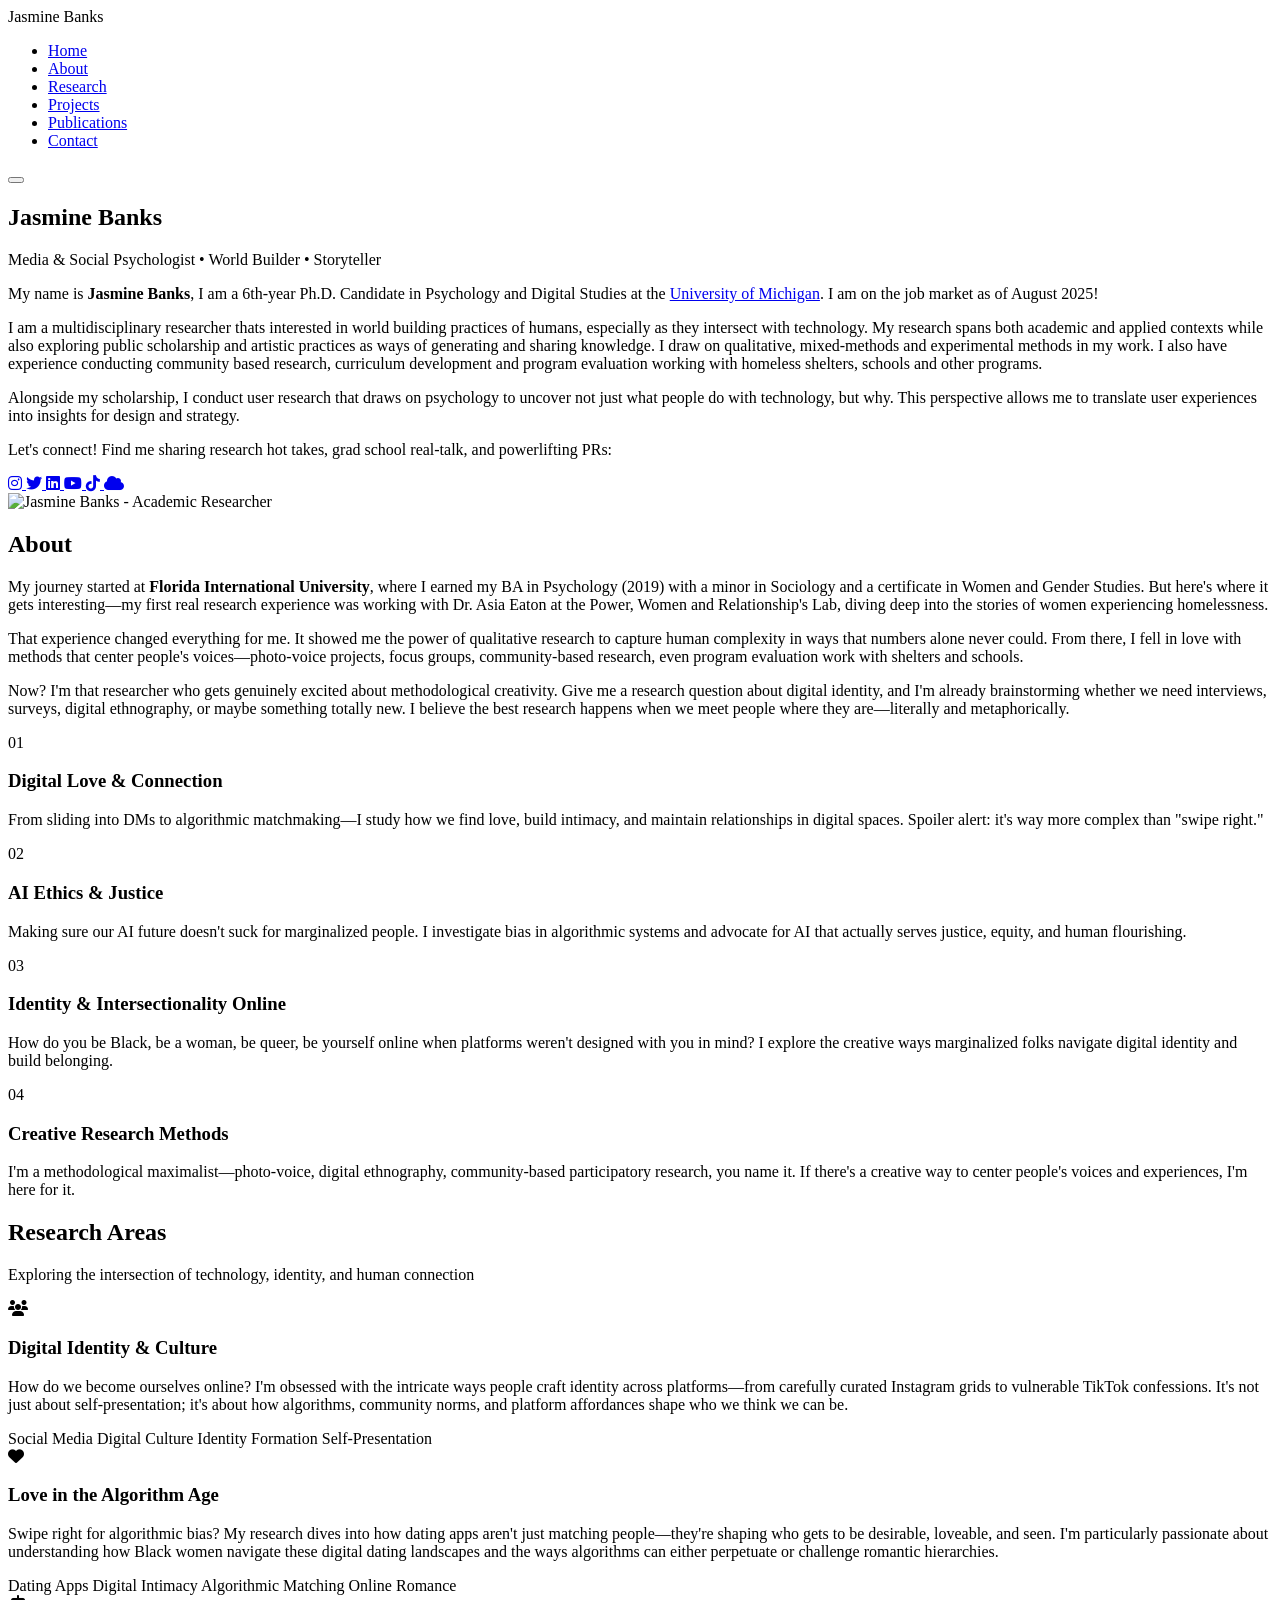
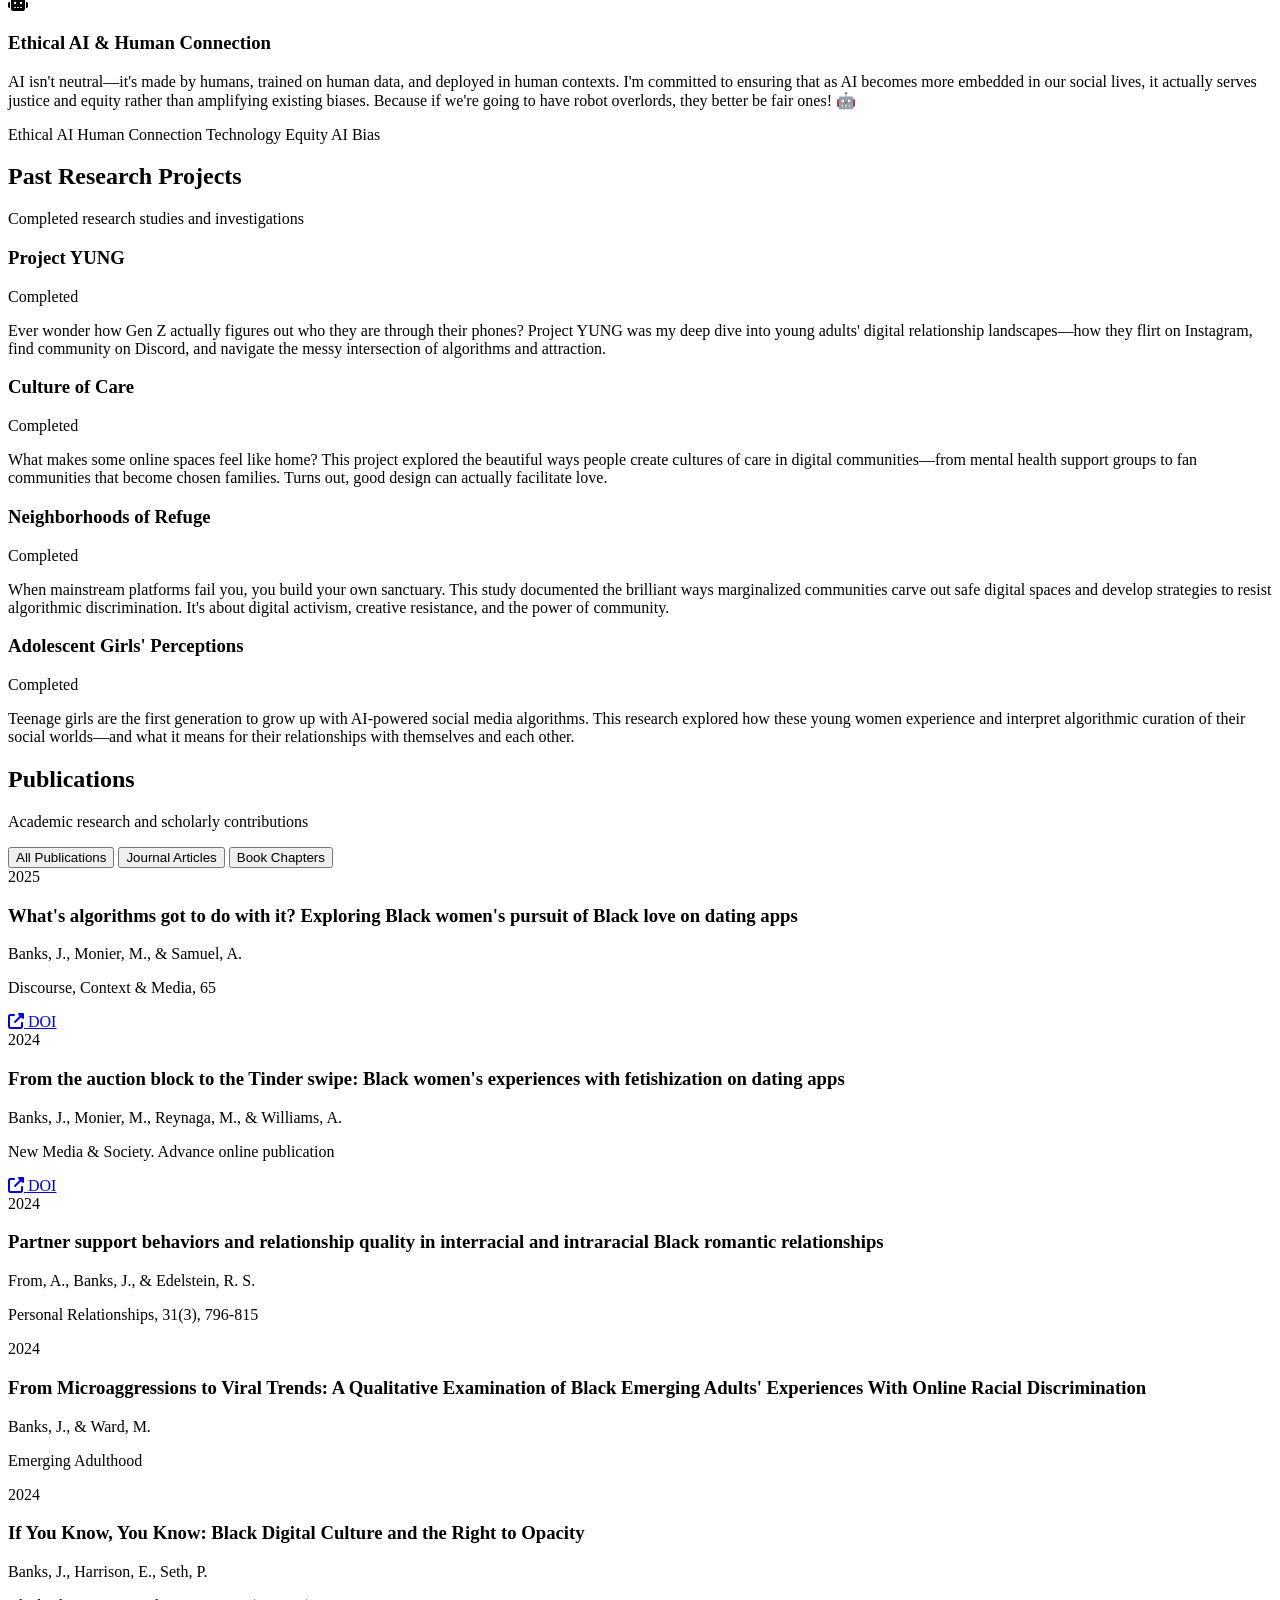
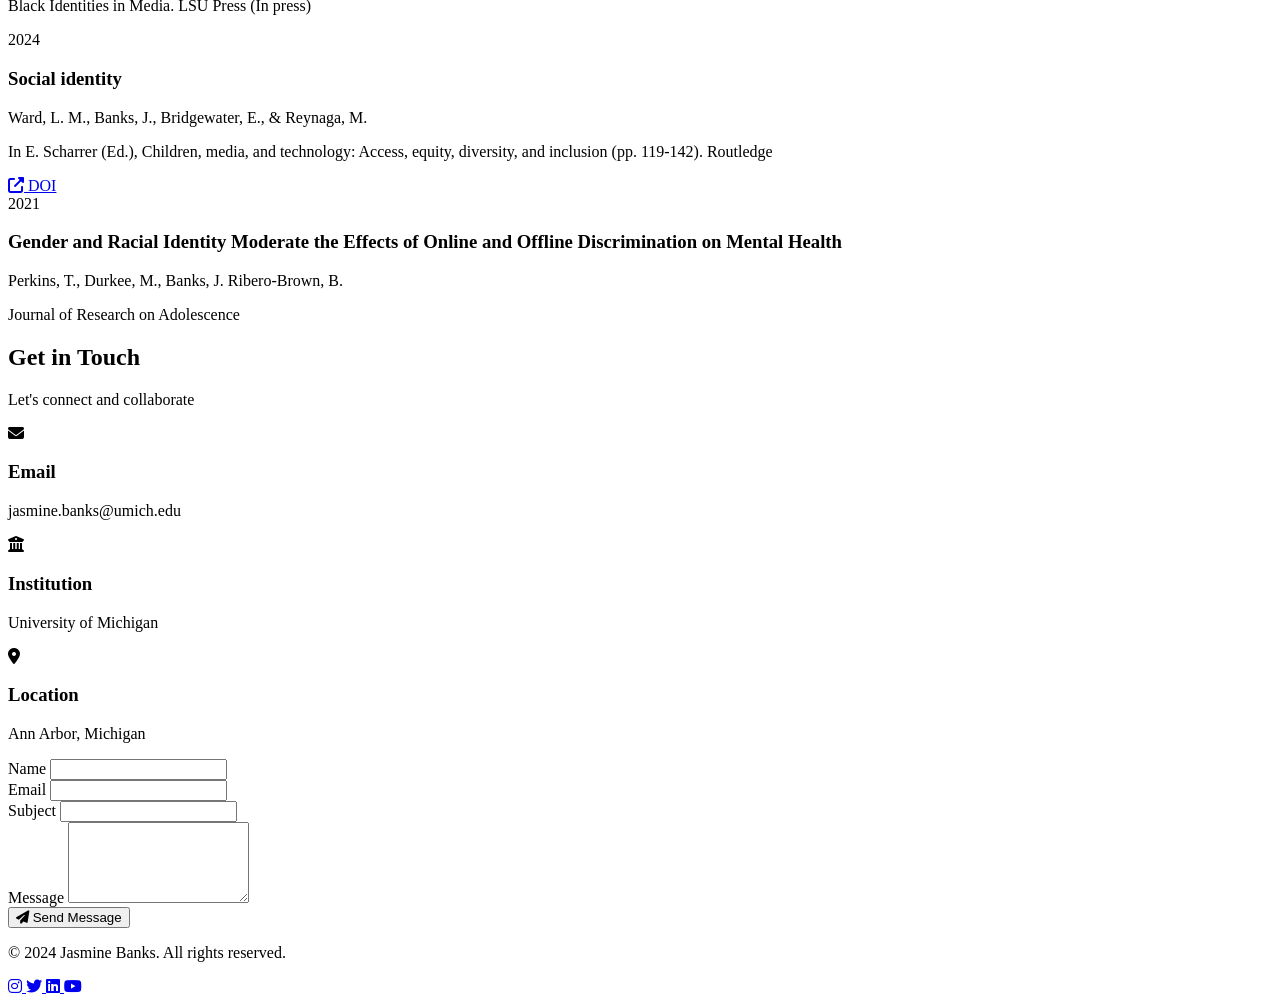
==== index.html @ 1147a31d "Add files via upload" ====
<!DOCTYPE html>
<html lang="en">
<head>
    <meta charset="UTF-8">
    <meta name="viewport" content="width=device-width, initial-scale=1.0">
    <title>Jasmine Banks - Media and Social Psychologist</title>
    <meta name="description" content="Jasmine Banks - Media and Social Psychology researcher specializing in digital relationships, AI ethics, and technology's impact on identity and community.">
    
    <!-- Fonts -->
    <link href="https://fonts.googleapis.com/css2?family=Inter:wght@300;400;500;600;700&family=Crimson+Text:ital,wght@0,400;0,600;1,400&family=Playfair+Display:wght@400;500;600;700&display=swap" rel="stylesheet">
    
    <!-- Font Awesome -->
    <link rel="stylesheet" href="https://cdn.jsdelivr.net/npm/@fortawesome/fontawesome-free@6.4.0/css/all.min.css">
    
    <!-- CSS Files -->
    <link rel="stylesheet" href="css/style.css">
    <link rel="stylesheet" href="css/responsive.css">
</head>
<body>
    <!-- Navigation -->
    <nav class="navbar" role="navigation" aria-label="main navigation">
        <div class="nav-container">
            <div class="nav-brand">
                <span class="brand-text">Jasmine Banks</span>
            </div>
            
            <!-- Desktop Navigation -->
            <ul class="nav-links" id="navLinks">
                <li><a href="#home" class="nav-link">Home</a></li>
                <li><a href="#about" class="nav-link">About</a></li>
                <li><a href="#research" class="nav-link">Research</a></li>
                <li><a href="#projects" class="nav-link">Projects</a></li>
                <li><a href="#publications" class="nav-link">Publications</a></li>
                <li><a href="#contact" class="nav-link">Contact</a></li>
            </ul>
            
            <!-- Mobile Menu Button -->
            <button class="mobile-menu-btn" id="mobileMenuBtn" aria-label="Toggle mobile menu">
                <span class="hamburger-line"></span>
                <span class="hamburger-line"></span>
                <span class="hamburger-line"></span>
            </button>
        </div>
    </nav>

    <!-- Hero Section -->
    <section id="home" class="hero-section">
        <div class="hero-container">
            <!-- Geometric Elements -->
            <div class="geometric-elements">
                <div class="diamond-shape diamond-1"></div>
                <div class="diamond-shape diamond-2"></div>
                <div class="circle-element circle-1"></div>
                <div class="line-element line-1"></div>
                <div class="line-element line-2"></div>
            </div>
            
            <div class="hero-content">
                <div class="hero-text">
                    <h1 class="hero-name">Jasmine Banks</h1>
                    <p class="hero-subtitle">Media & Social Psychologist • World Builder • Storyteller</p>
                    
                    <div class="hero-description">
                        <p class="intro-text">
                            My name is <strong>Jasmine Banks</strong>, I am a 6th-year Ph.D. Candidate in Psychology and Digital Studies at the <a href="#" class="university-link">University of Michigan</a>. I am on the job market as of August 2025!
                        </p>
                        
                        <p class="personality-text">
                            I am a multidisciplinary researcher thats interested in world building practices of humans, especially as they intersect with technology. My research spans both academic and applied contexts while also exploring public scholarship and artistic practices as ways of generating and sharing knowledge. I draw on qualitative, mixed-methods and experimental methods in my work. I also have experience conducting community based research, curriculum development and program evaluation working with homeless shelters, schools and other programs.
                        </p>
                        
                        <p class="research-passion">
                            Alongside my scholarship, I conduct user research that draws on psychology to uncover not just what people do with technology, but why. This perspective allows me to translate user experiences into insights for design and strategy.
                        </p>
                    </div>
                    
                    <!-- Social Links -->
                    <div class="social-section">
                        <p class="social-title">Let's connect! Find me sharing research hot takes, grad school real-talk, and powerlifting PRs:</p>
                        <div class="social-links">
                            <a href="#" class="social-link" aria-label="Instagram">
                                <i class="fab fa-instagram"></i>
                            </a>
                            <a href="#" class="social-link" aria-label="Twitter">
                                <i class="fab fa-twitter"></i>
                            </a>
                            <a href="#" class="social-link" aria-label="LinkedIn">
                                <i class="fab fa-linkedin"></i>
                            </a>
                            <a href="#" class="social-link" aria-label="YouTube">
                                <i class="fab fa-youtube"></i>
                            </a>
                            <a href="#" class="social-link" aria-label="TikTok">
                                <i class="fab fa-tiktok"></i>
                            </a>
                            <a href="#" class="social-link" aria-label="BlueSky">
                                <i class="fas fa-cloud"></i>
                            </a>
                        </div>
                    </div>
                </div>
                
                <div class="hero-visual">
                    <div class="profile-container">
                        <div class="profile-image">
                            <img src="https://page.gensparksite.com/v1/base64_upload/139591250c132e285abfac19571b911e" alt="Jasmine Banks - Academic Researcher" />
                        </div>
                    </div>
                </div>
            </div>
        </div>
    </section>

    <!-- About Section -->
    <section id="about" class="about-section">
        <div class="container">
            <div class="section-header">
                <h2 class="section-title">About</h2>
                <div class="title-underline"></div>
            </div>
            
            <div class="about-content">
                <div class="about-text">
                    <p class="bio-text">
                        My journey started at <strong>Florida International University</strong>, where I earned my BA in Psychology (2019) with a minor in Sociology and a certificate in Women and Gender Studies. But here's where it gets interesting—my first real research experience was working with Dr. Asia Eaton at the Power, Women and Relationship's Lab, diving deep into the stories of women experiencing homelessness.
                    </p>
                    
                    <p class="bio-text">
                        That experience changed everything for me. It showed me the power of qualitative research to capture human complexity in ways that numbers alone never could. From there, I fell in love with methods that center people's voices—photo-voice projects, focus groups, community-based research, even program evaluation work with shelters and schools.
                    </p>
                    
                    <p class="bio-text">
                        Now? I'm that researcher who gets genuinely excited about methodological creativity. Give me a research question about digital identity, and I'm already brainstorming whether we need interviews, surveys, digital ethnography, or maybe something totally new. I believe the best research happens when we meet people where they are—literally and metaphorically.
                    </p>
                </div>
                
                <div class="expertise-grid">
                    <div class="expertise-card">
                        <div class="card-number">01</div>
                        <h3 class="expertise-title">Digital Love & Connection</h3>
                        <p class="expertise-description">From sliding into DMs to algorithmic matchmaking—I study how we find love, build intimacy, and maintain relationships in digital spaces. Spoiler alert: it's way more complex than "swipe right."</p>
                    </div>
                    
                    <div class="expertise-card">
                        <div class="card-number">02</div>
                        <h3 class="expertise-title">AI Ethics & Justice</h3>
                        <p class="expertise-description">Making sure our AI future doesn't suck for marginalized people. I investigate bias in algorithmic systems and advocate for AI that actually serves justice, equity, and human flourishing.</p>
                    </div>
                    
                    <div class="expertise-card">
                        <div class="card-number">03</div>
                        <h3 class="expertise-title">Identity & Intersectionality Online</h3>
                        <p class="expertise-description">How do you be Black, be a woman, be queer, be yourself online when platforms weren't designed with you in mind? I explore the creative ways marginalized folks navigate digital identity and build belonging.</p>
                    </div>
                    
                    <div class="expertise-card">
                        <div class="card-number">04</div>
                        <h3 class="expertise-title">Creative Research Methods</h3>
                        <p class="expertise-description">I'm a methodological maximalist—photo-voice, digital ethnography, community-based participatory research, you name it. If there's a creative way to center people's voices and experiences, I'm here for it.</p>
                    </div>
                </div>
            </div>
        </div>
    </section>

    <!-- Research Areas Section -->
    <section id="research" class="research-section">
        <div class="container">
            <div class="section-header">
                <h2 class="section-title">Research Areas</h2>
                <div class="title-underline"></div>
                <p class="section-subtitle">Exploring the intersection of technology, identity, and human connection</p>
            </div>
            
            <div class="research-grid">
                <!-- Digital Identity & Culture -->
                <div class="research-card">
                    <div class="research-header">
                        <div class="research-icon">
                            <i class="fas fa-users"></i>
                        </div>
                        <h3 class="research-title">Digital Identity & Culture</h3>
                    </div>
                    
                    <div class="research-content">
                        <p class="research-description">
                            How do we become ourselves online? I'm obsessed with the intricate ways people craft identity across platforms—from carefully curated Instagram grids to vulnerable TikTok confessions. It's not just about self-presentation; it's about how algorithms, community norms, and platform affordances shape who we think we can be.
                        </p>
                        
                        <div class="research-keywords">
                            <span class="keyword-tag">Social Media</span>
                            <span class="keyword-tag">Digital Culture</span>
                            <span class="keyword-tag">Identity Formation</span>
                            <span class="keyword-tag">Self-Presentation</span>
                        </div>
                    </div>
                </div>
                
                <!-- Love in the Algorithm Age -->
                <div class="research-card">
                    <div class="research-header">
                        <div class="research-icon">
                            <i class="fas fa-heart"></i>
                        </div>
                        <h3 class="research-title">Love in the Algorithm Age</h3>
                    </div>
                    
                    <div class="research-content">
                        <p class="research-description">
                            Swipe right for algorithmic bias? My research dives into how dating apps aren't just matching people—they're shaping who gets to be desirable, loveable, and seen. I'm particularly passionate about understanding how Black women navigate these digital dating landscapes and the ways algorithms can either perpetuate or challenge romantic hierarchies.
                        </p>
                        
                        <div class="research-keywords">
                            <span class="keyword-tag">Dating Apps</span>
                            <span class="keyword-tag">Digital Intimacy</span>
                            <span class="keyword-tag">Algorithmic Matching</span>
                            <span class="keyword-tag">Online Romance</span>
                        </div>
                    </div>
                </div>
                
                <!-- Ethical AI & Human Connection -->
                <div class="research-card">
                    <div class="research-header">
                        <div class="research-icon">
                            <i class="fas fa-robot"></i>
                        </div>
                        <h3 class="research-title">Ethical AI & Human Connection</h3>
                    </div>
                    
                    <div class="research-content">
                        <p class="research-description">
                            AI isn't neutral—it's made by humans, trained on human data, and deployed in human contexts. I'm committed to ensuring that as AI becomes more embedded in our social lives, it actually serves justice and equity rather than amplifying existing biases. Because if we're going to have robot overlords, they better be fair ones! 🤖
                        </p>
                        
                        <div class="research-keywords">
                            <span class="keyword-tag">Ethical AI</span>
                            <span class="keyword-tag">Human Connection</span>
                            <span class="keyword-tag">Technology Equity</span>
                            <span class="keyword-tag">AI Bias</span>
                        </div>
                    </div>
                </div>
            </div>
        </div>
    </section>

    <!-- Past Research Projects -->
    <section id="projects" class="projects-section">
        <div class="container">
            <div class="section-header">
                <h2 class="section-title">Past Research Projects</h2>
                <div class="title-underline"></div>
                <p class="section-subtitle">Completed research studies and investigations</p>
            </div>
            
            <div class="projects-grid">
                <!-- Project YUNG -->
                <div class="project-card">
                    <div class="project-header">
                        <h3 class="project-title">Project YUNG</h3>
                        <span class="project-status">Completed</span>
                    </div>
                    <p class="project-description">
                        Ever wonder how Gen Z actually figures out who they are through their phones? Project YUNG was my deep dive into young adults' digital relationship landscapes—how they flirt on Instagram, find community on Discord, and navigate the messy intersection of algorithms and attraction.
                    </p>
                </div>
                
                <!-- Culture of Care -->
                <div class="project-card">
                    <div class="project-header">
                        <h3 class="project-title">Culture of Care</h3>
                        <span class="project-status">Completed</span>
                    </div>
                    <p class="project-description">
                        What makes some online spaces feel like home? This project explored the beautiful ways people create cultures of care in digital communities—from mental health support groups to fan communities that become chosen families. Turns out, good design can actually facilitate love.
                    </p>
                </div>
                
                <!-- Neighborhoods of Refuge -->
                <div class="project-card">
                    <div class="project-header">
                        <h3 class="project-title">Neighborhoods of Refuge</h3>
                        <span class="project-status">Completed</span>
                    </div>
                    <p class="project-description">
                        When mainstream platforms fail you, you build your own sanctuary. This study documented the brilliant ways marginalized communities carve out safe digital spaces and develop strategies to resist algorithmic discrimination. It's about digital activism, creative resistance, and the power of community.
                    </p>
                </div>
                
                <!-- Adolescent Girls' Perceptions -->
                <div class="project-card">
                    <div class="project-header">
                        <h3 class="project-title">Adolescent Girls' Perceptions</h3>
                        <span class="project-status">Completed</span>
                    </div>
                    <p class="project-description">
                        Teenage girls are the first generation to grow up with AI-powered social media algorithms. This research explored how these young women experience and interpret algorithmic curation of their social worlds—and what it means for their relationships with themselves and each other.
                    </p>
                </div>
            </div>
        </div>
    </section>

    <!-- Publications Section -->
    <section id="publications" class="publications-section">
        <div class="container">
            <div class="section-header">
                <h2 class="section-title">Publications</h2>
                <div class="title-underline"></div>
                <p class="section-subtitle">Academic research and scholarly contributions</p>
            </div>
            
            <!-- Publication Filters -->
            <div class="publication-filters">
                <button class="filter-btn active" data-filter="all">All Publications</button>
                <button class="filter-btn" data-filter="journal">Journal Articles</button>
                <button class="filter-btn" data-filter="chapter">Book Chapters</button>
            </div>
            
            <div class="publications-list" id="publicationsList">
                <!-- 2025 Publications -->
                <div class="publication-item journal" data-year="2025">
                    <div class="publication-year">2025</div>
                    <div class="publication-content">
                        <h3 class="publication-title">What's algorithms got to do with it? Exploring Black women's pursuit of Black love on dating apps</h3>
                        <p class="publication-authors">Banks, J., Monier, M., & Samuel, A.</p>
                        <p class="publication-journal">Discourse, Context & Media, 65</p>
                        <div class="publication-meta">
                            <a href="https://doi.org/10.1016/j.dcm.2024.100871" class="publication-link" target="_blank" rel="noopener">
                                <i class="fas fa-external-link-alt"></i> DOI
                            </a>
                        </div>
                    </div>
                </div>
                
                <!-- 2024 Publications -->
                <div class="publication-item journal" data-year="2024">
                    <div class="publication-year">2024</div>
                    <div class="publication-content">
                        <h3 class="publication-title">From the auction block to the Tinder swipe: Black women's experiences with fetishization on dating apps</h3>
                        <p class="publication-authors">Banks, J., Monier, M., Reynaga, M., & Williams, A.</p>
                        <p class="publication-journal">New Media & Society. Advance online publication</p>
                        <div class="publication-meta">
                            <a href="https://doi.org/10.1177/14614448241235904" class="publication-link" target="_blank" rel="noopener">
                                <i class="fas fa-external-link-alt"></i> DOI
                            </a>
                        </div>
                    </div>
                </div>
                
                <div class="publication-item journal" data-year="2024">
                    <div class="publication-year">2024</div>
                    <div class="publication-content">
                        <h3 class="publication-title">Partner support behaviors and relationship quality in interracial and intraracial Black romantic relationships</h3>
                        <p class="publication-authors">From, A., Banks, J., & Edelstein, R. S.</p>
                        <p class="publication-journal">Personal Relationships, 31(3), 796-815</p>
                    </div>
                </div>
                
                <div class="publication-item journal" data-year="2024">
                    <div class="publication-year">2024</div>
                    <div class="publication-content">
                        <h3 class="publication-title">From Microaggressions to Viral Trends: A Qualitative Examination of Black Emerging Adults' Experiences With Online Racial Discrimination</h3>
                        <p class="publication-authors">Banks, J., & Ward, M.</p>
                        <p class="publication-journal">Emerging Adulthood</p>
                    </div>
                </div>
                
                <div class="publication-item chapter" data-year="2024">
                    <div class="publication-year">2024</div>
                    <div class="publication-content">
                        <h3 class="publication-title">If You Know, You Know: Black Digital Culture and the Right to Opacity</h3>
                        <p class="publication-authors">Banks, J., Harrison, E., Seth, P.</p>
                        <p class="publication-journal">Black Identities in Media. LSU Press (In press)</p>
                    </div>
                </div>
                
                <div class="publication-item chapter" data-year="2024">
                    <div class="publication-year">2024</div>
                    <div class="publication-content">
                        <h3 class="publication-title">Social identity</h3>
                        <p class="publication-authors">Ward, L. M., Banks, J., Bridgewater, E., & Reynaga, M.</p>
                        <p class="publication-journal">In E. Scharrer (Ed.), Children, media, and technology: Access, equity, diversity, and inclusion (pp. 119-142). Routledge</p>
                        <div class="publication-meta">
                            <a href="https://doi.org/10.4324/9781003453123-9" class="publication-link" target="_blank" rel="noopener">
                                <i class="fas fa-external-link-alt"></i> DOI
                            </a>
                        </div>
                    </div>
                </div>
                
                <!-- 2021 Publications -->
                <div class="publication-item journal" data-year="2021">
                    <div class="publication-year">2021</div>
                    <div class="publication-content">
                        <h3 class="publication-title">Gender and Racial Identity Moderate the Effects of Online and Offline Discrimination on Mental Health</h3>
                        <p class="publication-authors">Perkins, T., Durkee, M., Banks, J. Ribero-Brown, B.</p>
                        <p class="publication-journal">Journal of Research on Adolescence</p>
                    </div>
                </div>
            </div>
        </div>
    </section>

    <!-- Contact Section -->
    <section id="contact" class="contact-section">
        <div class="container">
            <div class="section-header">
                <h2 class="section-title">Get in Touch</h2>
                <div class="title-underline"></div>
                <p class="section-subtitle">Let's connect and collaborate</p>
            </div>
            
            <div class="contact-content">
                <div class="contact-info">
                    <div class="contact-item">
                        <div class="contact-icon">
                            <i class="fas fa-envelope"></i>
                        </div>
                        <div class="contact-details">
                            <h3>Email</h3>
                            <p>jasmine.banks@umich.edu</p>
                        </div>
                    </div>
                    
                    <div class="contact-item">
                        <div class="contact-icon">
                            <i class="fas fa-university"></i>
                        </div>
                        <div class="contact-details">
                            <h3>Institution</h3>
                            <p>University of Michigan</p>
                        </div>
                    </div>
                    
                    <div class="contact-item">
                        <div class="contact-icon">
                            <i class="fas fa-map-marker-alt"></i>
                        </div>
                        <div class="contact-details">
                            <h3>Location</h3>
                            <p>Ann Arbor, Michigan</p>
                        </div>
                    </div>
                </div>
                
                <div class="contact-form-container">
                    <form class="contact-form" id="contactForm">
                        <div class="form-group">
                            <label for="name" class="form-label">Name</label>
                            <input type="text" id="name" name="name" class="form-input" required>
                        </div>
                        
                        <div class="form-group">
                            <label for="email" class="form-label">Email</label>
                            <input type="email" id="email" name="email" class="form-input" required>
                        </div>
                        
                        <div class="form-group">
                            <label for="subject" class="form-label">Subject</label>
                            <input type="text" id="subject" name="subject" class="form-input" required>
                        </div>
                        
                        <div class="form-group">
                            <label for="message" class="form-label">Message</label>
                            <textarea id="message" name="message" class="form-textarea" rows="5" required></textarea>
                        </div>
                        
                        <button type="submit" class="submit-btn">
                            <i class="fas fa-paper-plane"></i>
                            Send Message
                        </button>
                    </form>
                </div>
            </div>
        </div>
    </section>

    <!-- Footer -->
    <footer class="footer">
        <div class="container">
            <div class="footer-content">
                <div class="footer-text">
                    <p>&copy; 2024 Jasmine Banks. All rights reserved.</p>
                </div>
                
                <div class="footer-social">
                    <a href="#" class="footer-social-link" aria-label="Instagram">
                        <i class="fab fa-instagram"></i>
                    </a>
                    <a href="#" class="footer-social-link" aria-label="Twitter">
                        <i class="fab fa-twitter"></i>
                    </a>
                    <a href="#" class="footer-social-link" aria-label="LinkedIn">
                        <i class="fab fa-linkedin"></i>
                    </a>
                    <a href="#" class="footer-social-link" aria-label="YouTube">
                        <i class="fab fa-youtube"></i>
                    </a>
                </div>
            </div>
        </div>
    </footer>

    <!-- JavaScript -->
    <script src="js/main.js"></script>
</body>
</html>
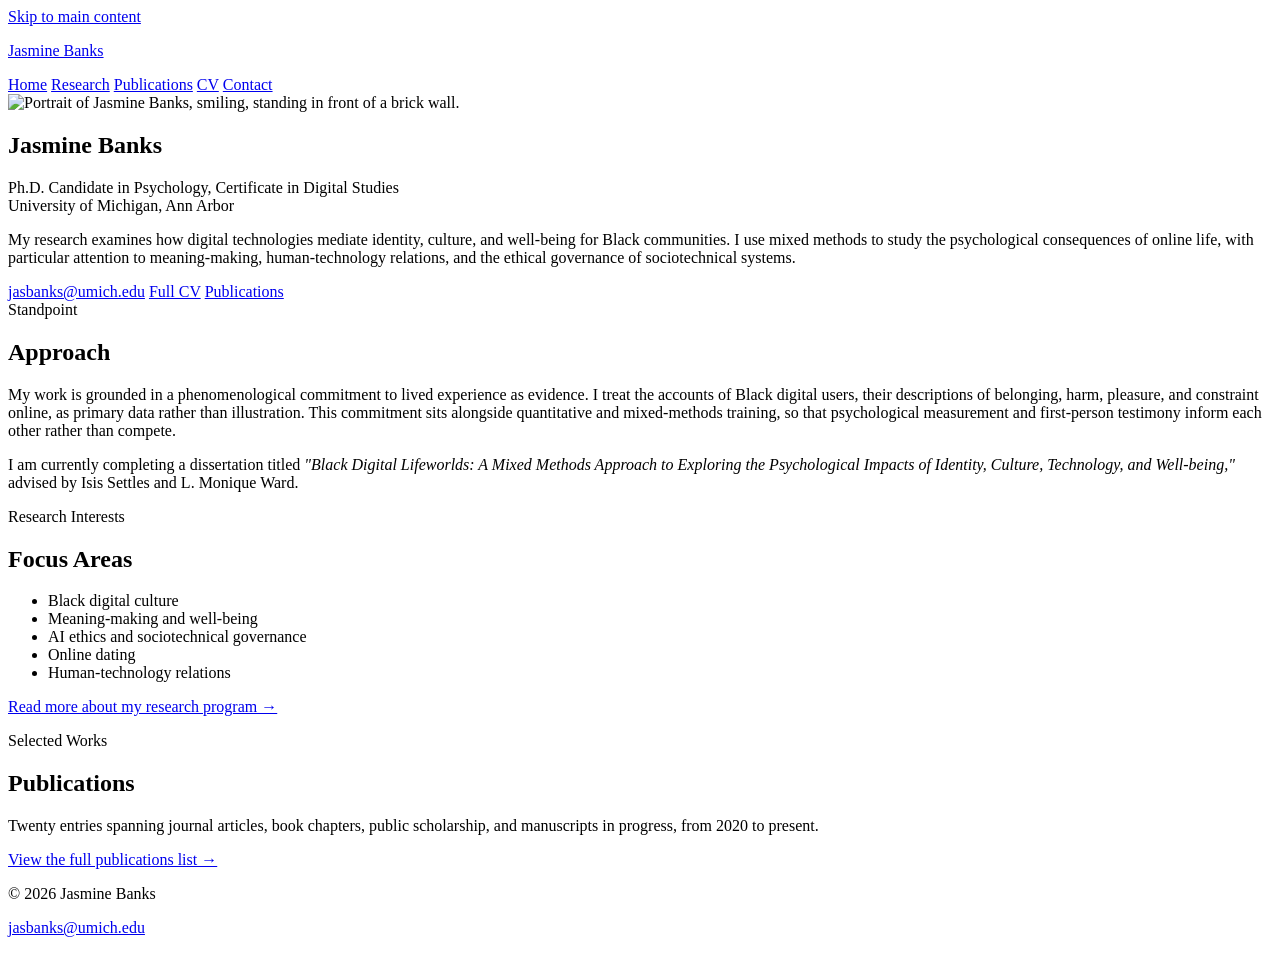
==== commit 1586cf48: "Add files via upload" ====
--- a/index.html
+++ b/index.html
@@ -1,509 +1,84 @@
 <!DOCTYPE html>
 <html lang="en">
 <head>
-    <meta charset="UTF-8">
-    <meta name="viewport" content="width=device-width, initial-scale=1.0">
-    <title>Jasmine Banks - Media and Social Psychologist</title>
-    <meta name="description" content="Jasmine Banks - Media and Social Psychology researcher specializing in digital relationships, AI ethics, and technology's impact on identity and community.">
-    
-    <!-- Fonts -->
-    <link href="https://fonts.googleapis.com/css2?family=Inter:wght@300;400;500;600;700&family=Crimson+Text:ital,wght@0,400;0,600;1,400&family=Playfair+Display:wght@400;500;600;700&display=swap" rel="stylesheet">
-    
-    <!-- Font Awesome -->
-    <link rel="stylesheet" href="https://cdn.jsdelivr.net/npm/@fortawesome/fontawesome-free@6.4.0/css/all.min.css">
-    
-    <!-- CSS Files -->
-    <link rel="stylesheet" href="css/style.css">
-    <link rel="stylesheet" href="css/responsive.css">
+<meta charset="UTF-8">
+<meta name="viewport" content="width=device-width, initial-scale=1.0">
+<title>Jasmine Banks | Psychology &amp; Digital Studies</title>
+<meta name="description" content="Jasmine Banks is a Ph.D. candidate in Psychology at the University of Michigan studying Black digital lifeworlds, identity, culture, and well-being.">
+<link rel="preconnect" href="https://fonts.googleapis.com">
+<link rel="preconnect" href="https://fonts.gstatic.com" crossorigin>
+<link href="https://fonts.googleapis.com/css2?family=JetBrains+Mono:wght@400;500;700&display=swap" rel="stylesheet">
+<link rel="stylesheet" href="css/style.css">
 </head>
 <body>
-    <!-- Navigation -->
-    <nav class="navbar" role="navigation" aria-label="main navigation">
-        <div class="nav-container">
-            <div class="nav-brand">
-                <span class="brand-text">Jasmine Banks</span>
-            </div>
-            
-            <!-- Desktop Navigation -->
-            <ul class="nav-links" id="navLinks">
-                <li><a href="#home" class="nav-link">Home</a></li>
-                <li><a href="#about" class="nav-link">About</a></li>
-                <li><a href="#research" class="nav-link">Research</a></li>
-                <li><a href="#projects" class="nav-link">Projects</a></li>
-                <li><a href="#publications" class="nav-link">Publications</a></li>
-                <li><a href="#contact" class="nav-link">Contact</a></li>
-            </ul>
-            
-            <!-- Mobile Menu Button -->
-            <button class="mobile-menu-btn" id="mobileMenuBtn" aria-label="Toggle mobile menu">
-                <span class="hamburger-line"></span>
-                <span class="hamburger-line"></span>
-                <span class="hamburger-line"></span>
-            </button>
-        </div>
+<a class="skip-link" href="#main-content">Skip to main content</a>
+
+<header class="site-header">
+  <div class="site-header__inner">
+    <p class="site-title"><a href="index.html">Jasmine Banks</a></p>
+    <nav class="site-nav" aria-label="Primary">
+      <a href="index.html" aria-current="page">Home</a>
+      <a href="research.html">Research</a>
+      <a href="publications.html">Publications</a>
+      <a href="cv.html">CV</a>
+      <a href="contact.html">Contact</a>
     </nav>
+  </div>
+</header>
 
-    <!-- Hero Section -->
-    <section id="home" class="hero-section">
-        <div class="hero-container">
-            <!-- Geometric Elements -->
-            <div class="geometric-elements">
-                <div class="diamond-shape diamond-1"></div>
-                <div class="diamond-shape diamond-2"></div>
-                <div class="circle-element circle-1"></div>
-                <div class="line-element line-1"></div>
-                <div class="line-element line-2"></div>
-            </div>
-            
-            <div class="hero-content">
-                <div class="hero-text">
-                    <h1 class="hero-name">Jasmine Banks</h1>
-                    <p class="hero-subtitle">Media & Social Psychologist • World Builder • Storyteller</p>
-                    
-                    <div class="hero-description">
-                        <p class="intro-text">
-                            My name is <strong>Jasmine Banks</strong>, I am a 6th-year Ph.D. Candidate in Psychology and Digital Studies at the <a href="#" class="university-link">University of Michigan</a>. I am on the job market as of August 2025!
-                        </p>
-                        
-                        <p class="personality-text">
-                            I am a multidisciplinary researcher thats interested in world building practices of humans, especially as they intersect with technology. My research spans both academic and applied contexts while also exploring public scholarship and artistic practices as ways of generating and sharing knowledge. I draw on qualitative, mixed-methods and experimental methods in my work. I also have experience conducting community based research, curriculum development and program evaluation working with homeless shelters, schools and other programs.
-                        </p>
-                        
-                        <p class="research-passion">
-                            Alongside my scholarship, I conduct user research that draws on psychology to uncover not just what people do with technology, but why. This perspective allows me to translate user experiences into insights for design and strategy.
-                        </p>
-                    </div>
-                    
-                    <!-- Social Links -->
-                    <div class="social-section">
-                        <p class="social-title">Let's connect! Find me sharing research hot takes, grad school real-talk, and powerlifting PRs:</p>
-                        <div class="social-links">
-                            <a href="#" class="social-link" aria-label="Instagram">
-                                <i class="fab fa-instagram"></i>
-                            </a>
-                            <a href="#" class="social-link" aria-label="Twitter">
-                                <i class="fab fa-twitter"></i>
-                            </a>
-                            <a href="#" class="social-link" aria-label="LinkedIn">
-                                <i class="fab fa-linkedin"></i>
-                            </a>
-                            <a href="#" class="social-link" aria-label="YouTube">
-                                <i class="fab fa-youtube"></i>
-                            </a>
-                            <a href="#" class="social-link" aria-label="TikTok">
-                                <i class="fab fa-tiktok"></i>
-                            </a>
-                            <a href="#" class="social-link" aria-label="BlueSky">
-                                <i class="fas fa-cloud"></i>
-                            </a>
-                        </div>
-                    </div>
-                </div>
-                
-                <div class="hero-visual">
-                    <div class="profile-container">
-                        <div class="profile-image">
-                            <img src="https://page.gensparksite.com/v1/base64_upload/139591250c132e285abfac19571b911e" alt="Jasmine Banks - Academic Researcher" />
-                        </div>
-                    </div>
-                </div>
-            </div>
-        </div>
-    </section>
+<main id="main-content">
 
-    <!-- About Section -->
-    <section id="about" class="about-section">
-        <div class="container">
-            <div class="section-header">
-                <h2 class="section-title">About</h2>
-                <div class="title-underline"></div>
-            </div>
-            
-            <div class="about-content">
-                <div class="about-text">
-                    <p class="bio-text">
-                        My journey started at <strong>Florida International University</strong>, where I earned my BA in Psychology (2019) with a minor in Sociology and a certificate in Women and Gender Studies. But here's where it gets interesting—my first real research experience was working with Dr. Asia Eaton at the Power, Women and Relationship's Lab, diving deep into the stories of women experiencing homelessness.
-                    </p>
-                    
-                    <p class="bio-text">
-                        That experience changed everything for me. It showed me the power of qualitative research to capture human complexity in ways that numbers alone never could. From there, I fell in love with methods that center people's voices—photo-voice projects, focus groups, community-based research, even program evaluation work with shelters and schools.
-                    </p>
-                    
-                    <p class="bio-text">
-                        Now? I'm that researcher who gets genuinely excited about methodological creativity. Give me a research question about digital identity, and I'm already brainstorming whether we need interviews, surveys, digital ethnography, or maybe something totally new. I believe the best research happens when we meet people where they are—literally and metaphorically.
-                    </p>
-                </div>
-                
-                <div class="expertise-grid">
-                    <div class="expertise-card">
-                        <div class="card-number">01</div>
-                        <h3 class="expertise-title">Digital Love & Connection</h3>
-                        <p class="expertise-description">From sliding into DMs to algorithmic matchmaking—I study how we find love, build intimacy, and maintain relationships in digital spaces. Spoiler alert: it's way more complex than "swipe right."</p>
-                    </div>
-                    
-                    <div class="expertise-card">
-                        <div class="card-number">02</div>
-                        <h3 class="expertise-title">AI Ethics & Justice</h3>
-                        <p class="expertise-description">Making sure our AI future doesn't suck for marginalized people. I investigate bias in algorithmic systems and advocate for AI that actually serves justice, equity, and human flourishing.</p>
-                    </div>
-                    
-                    <div class="expertise-card">
-                        <div class="card-number">03</div>
-                        <h3 class="expertise-title">Identity & Intersectionality Online</h3>
-                        <p class="expertise-description">How do you be Black, be a woman, be queer, be yourself online when platforms weren't designed with you in mind? I explore the creative ways marginalized folks navigate digital identity and build belonging.</p>
-                    </div>
-                    
-                    <div class="expertise-card">
-                        <div class="card-number">04</div>
-                        <h3 class="expertise-title">Creative Research Methods</h3>
-                        <p class="expertise-description">I'm a methodological maximalist—photo-voice, digital ethnography, community-based participatory research, you name it. If there's a creative way to center people's voices and experiences, I'm here for it.</p>
-                    </div>
-                </div>
-            </div>
-        </div>
-    </section>
+  <section class="hero" id="intro">
+    <div class="hero__photo">
+      <img src="images/jasmine-banks-headshot.jpg" alt="Portrait of Jasmine Banks, smiling, standing in front of a brick wall.">
+    </div>
+    <div class="hero__text">
+      <h1 class="hero__name">Jasmine Banks</h1>
+      <p class="hero__role">Ph.D. Candidate in Psychology, Certificate in Digital Studies<br>University of Michigan, Ann Arbor</p>
+      <p>My research examines how digital technologies mediate identity, culture, and well-being for Black communities. I use mixed methods to study the psychological consequences of online life, with particular attention to meaning-making, human-technology relations, and the ethical governance of sociotechnical systems.</p>
+      <div class="hero__links">
+        <a href="mailto:jasbanks@umich.edu">jasbanks@umich.edu</a>
+        <a href="cv.html">Full CV</a>
+        <a href="publications.html">Publications</a>
+      </div>
+    </div>
+  </section>
 
-    <!-- Research Areas Section -->
-    <section id="research" class="research-section">
-        <div class="container">
-            <div class="section-header">
-                <h2 class="section-title">Research Areas</h2>
-                <div class="title-underline"></div>
-                <p class="section-subtitle">Exploring the intersection of technology, identity, and human connection</p>
-            </div>
-            
-            <div class="research-grid">
-                <!-- Digital Identity & Culture -->
-                <div class="research-card">
-                    <div class="research-header">
-                        <div class="research-icon">
-                            <i class="fas fa-users"></i>
-                        </div>
-                        <h3 class="research-title">Digital Identity & Culture</h3>
-                    </div>
-                    
-                    <div class="research-content">
-                        <p class="research-description">
-                            How do we become ourselves online? I'm obsessed with the intricate ways people craft identity across platforms—from carefully curated Instagram grids to vulnerable TikTok confessions. It's not just about self-presentation; it's about how algorithms, community norms, and platform affordances shape who we think we can be.
-                        </p>
-                        
-                        <div class="research-keywords">
-                            <span class="keyword-tag">Social Media</span>
-                            <span class="keyword-tag">Digital Culture</span>
-                            <span class="keyword-tag">Identity Formation</span>
-                            <span class="keyword-tag">Self-Presentation</span>
-                        </div>
-                    </div>
-                </div>
-                
-                <!-- Love in the Algorithm Age -->
-                <div class="research-card">
-                    <div class="research-header">
-                        <div class="research-icon">
-                            <i class="fas fa-heart"></i>
-                        </div>
-                        <h3 class="research-title">Love in the Algorithm Age</h3>
-                    </div>
-                    
-                    <div class="research-content">
-                        <p class="research-description">
-                            Swipe right for algorithmic bias? My research dives into how dating apps aren't just matching people—they're shaping who gets to be desirable, loveable, and seen. I'm particularly passionate about understanding how Black women navigate these digital dating landscapes and the ways algorithms can either perpetuate or challenge romantic hierarchies.
-                        </p>
-                        
-                        <div class="research-keywords">
-                            <span class="keyword-tag">Dating Apps</span>
-                            <span class="keyword-tag">Digital Intimacy</span>
-                            <span class="keyword-tag">Algorithmic Matching</span>
-                            <span class="keyword-tag">Online Romance</span>
-                        </div>
-                    </div>
-                </div>
-                
-                <!-- Ethical AI & Human Connection -->
-                <div class="research-card">
-                    <div class="research-header">
-                        <div class="research-icon">
-                            <i class="fas fa-robot"></i>
-                        </div>
-                        <h3 class="research-title">Ethical AI & Human Connection</h3>
-                    </div>
-                    
-                    <div class="research-content">
-                        <p class="research-description">
-                            AI isn't neutral—it's made by humans, trained on human data, and deployed in human contexts. I'm committed to ensuring that as AI becomes more embedded in our social lives, it actually serves justice and equity rather than amplifying existing biases. Because if we're going to have robot overlords, they better be fair ones! 🤖
-                        </p>
-                        
-                        <div class="research-keywords">
-                            <span class="keyword-tag">Ethical AI</span>
-                            <span class="keyword-tag">Human Connection</span>
-                            <span class="keyword-tag">Technology Equity</span>
-                            <span class="keyword-tag">AI Bias</span>
-                        </div>
-                    </div>
-                </div>
-            </div>
-        </div>
-    </section>
+  <section id="standpoint">
+    <span class="eyebrow">Standpoint</span>
+    <h2>Approach</h2>
+    <p>My work is grounded in a phenomenological commitment to lived experience as evidence. I treat the accounts of Black digital users, their descriptions of belonging, harm, pleasure, and constraint online, as primary data rather than illustration. This commitment sits alongside quantitative and mixed-methods training, so that psychological measurement and first-person testimony inform each other rather than compete.</p>
+    <p>I am currently completing a dissertation titled <em>"Black Digital Lifeworlds: A Mixed Methods Approach to Exploring the Psychological Impacts of Identity, Culture, Technology, and Well-being,"</em> advised by Isis Settles and L. Monique Ward.</p>
+  </section>
 
-    <!-- Past Research Projects -->
-    <section id="projects" class="projects-section">
-        <div class="container">
-            <div class="section-header">
-                <h2 class="section-title">Past Research Projects</h2>
-                <div class="title-underline"></div>
-                <p class="section-subtitle">Completed research studies and investigations</p>
-            </div>
-            
-            <div class="projects-grid">
-                <!-- Project YUNG -->
-                <div class="project-card">
-                    <div class="project-header">
-                        <h3 class="project-title">Project YUNG</h3>
-                        <span class="project-status">Completed</span>
-                    </div>
-                    <p class="project-description">
-                        Ever wonder how Gen Z actually figures out who they are through their phones? Project YUNG was my deep dive into young adults' digital relationship landscapes—how they flirt on Instagram, find community on Discord, and navigate the messy intersection of algorithms and attraction.
-                    </p>
-                </div>
-                
-                <!-- Culture of Care -->
-                <div class="project-card">
-                    <div class="project-header">
-                        <h3 class="project-title">Culture of Care</h3>
-                        <span class="project-status">Completed</span>
-                    </div>
-                    <p class="project-description">
-                        What makes some online spaces feel like home? This project explored the beautiful ways people create cultures of care in digital communities—from mental health support groups to fan communities that become chosen families. Turns out, good design can actually facilitate love.
-                    </p>
-                </div>
-                
-                <!-- Neighborhoods of Refuge -->
-                <div class="project-card">
-                    <div class="project-header">
-                        <h3 class="project-title">Neighborhoods of Refuge</h3>
-                        <span class="project-status">Completed</span>
-                    </div>
-                    <p class="project-description">
-                        When mainstream platforms fail you, you build your own sanctuary. This study documented the brilliant ways marginalized communities carve out safe digital spaces and develop strategies to resist algorithmic discrimination. It's about digital activism, creative resistance, and the power of community.
-                    </p>
-                </div>
-                
-                <!-- Adolescent Girls' Perceptions -->
-                <div class="project-card">
-                    <div class="project-header">
-                        <h3 class="project-title">Adolescent Girls' Perceptions</h3>
-                        <span class="project-status">Completed</span>
-                    </div>
-                    <p class="project-description">
-                        Teenage girls are the first generation to grow up with AI-powered social media algorithms. This research explored how these young women experience and interpret algorithmic curation of their social worlds—and what it means for their relationships with themselves and each other.
-                    </p>
-                </div>
-            </div>
-        </div>
-    </section>
+  <section id="research-interests">
+    <span class="eyebrow">Research Interests</span>
+    <h2>Focus Areas</h2>
+    <ul class="tag-list">
+      <li>Black digital culture</li>
+      <li>Meaning-making and well-being</li>
+      <li>AI ethics and sociotechnical governance</li>
+      <li>Online dating</li>
+      <li>Human-technology relations</li>
+    </ul>
+    <p><a href="research.html">Read more about my research program &rarr;</a></p>
+  </section>
 
-    <!-- Publications Section -->
-    <section id="publications" class="publications-section">
-        <div class="container">
-            <div class="section-header">
-                <h2 class="section-title">Publications</h2>
-                <div class="title-underline"></div>
-                <p class="section-subtitle">Academic research and scholarly contributions</p>
-            </div>
-            
-            <!-- Publication Filters -->
-            <div class="publication-filters">
-                <button class="filter-btn active" data-filter="all">All Publications</button>
-                <button class="filter-btn" data-filter="journal">Journal Articles</button>
-                <button class="filter-btn" data-filter="chapter">Book Chapters</button>
-            </div>
-            
-            <div class="publications-list" id="publicationsList">
-                <!-- 2025 Publications -->
-                <div class="publication-item journal" data-year="2025">
-                    <div class="publication-year">2025</div>
-                    <div class="publication-content">
-                        <h3 class="publication-title">What's algorithms got to do with it? Exploring Black women's pursuit of Black love on dating apps</h3>
-                        <p class="publication-authors">Banks, J., Monier, M., & Samuel, A.</p>
-                        <p class="publication-journal">Discourse, Context & Media, 65</p>
-                        <div class="publication-meta">
-                            <a href="https://doi.org/10.1016/j.dcm.2024.100871" class="publication-link" target="_blank" rel="noopener">
-                                <i class="fas fa-external-link-alt"></i> DOI
-                            </a>
-                        </div>
-                    </div>
-                </div>
-                
-                <!-- 2024 Publications -->
-                <div class="publication-item journal" data-year="2024">
-                    <div class="publication-year">2024</div>
-                    <div class="publication-content">
-                        <h3 class="publication-title">From the auction block to the Tinder swipe: Black women's experiences with fetishization on dating apps</h3>
-                        <p class="publication-authors">Banks, J., Monier, M., Reynaga, M., & Williams, A.</p>
-                        <p class="publication-journal">New Media & Society. Advance online publication</p>
-                        <div class="publication-meta">
-                            <a href="https://doi.org/10.1177/14614448241235904" class="publication-link" target="_blank" rel="noopener">
-                                <i class="fas fa-external-link-alt"></i> DOI
-                            </a>
-                        </div>
-                    </div>
-                </div>
-                
-                <div class="publication-item journal" data-year="2024">
-                    <div class="publication-year">2024</div>
-                    <div class="publication-content">
-                        <h3 class="publication-title">Partner support behaviors and relationship quality in interracial and intraracial Black romantic relationships</h3>
-                        <p class="publication-authors">From, A., Banks, J., & Edelstein, R. S.</p>
-                        <p class="publication-journal">Personal Relationships, 31(3), 796-815</p>
-                    </div>
-                </div>
-                
-                <div class="publication-item journal" data-year="2024">
-                    <div class="publication-year">2024</div>
-                    <div class="publication-content">
-                        <h3 class="publication-title">From Microaggressions to Viral Trends: A Qualitative Examination of Black Emerging Adults' Experiences With Online Racial Discrimination</h3>
-                        <p class="publication-authors">Banks, J., & Ward, M.</p>
-                        <p class="publication-journal">Emerging Adulthood</p>
-                    </div>
-                </div>
-                
-                <div class="publication-item chapter" data-year="2024">
-                    <div class="publication-year">2024</div>
-                    <div class="publication-content">
-                        <h3 class="publication-title">If You Know, You Know: Black Digital Culture and the Right to Opacity</h3>
-                        <p class="publication-authors">Banks, J., Harrison, E., Seth, P.</p>
-                        <p class="publication-journal">Black Identities in Media. LSU Press (In press)</p>
-                    </div>
-                </div>
-                
-                <div class="publication-item chapter" data-year="2024">
-                    <div class="publication-year">2024</div>
-                    <div class="publication-content">
-                        <h3 class="publication-title">Social identity</h3>
-                        <p class="publication-authors">Ward, L. M., Banks, J., Bridgewater, E., & Reynaga, M.</p>
-                        <p class="publication-journal">In E. Scharrer (Ed.), Children, media, and technology: Access, equity, diversity, and inclusion (pp. 119-142). Routledge</p>
-                        <div class="publication-meta">
-                            <a href="https://doi.org/10.4324/9781003453123-9" class="publication-link" target="_blank" rel="noopener">
-                                <i class="fas fa-external-link-alt"></i> DOI
-                            </a>
-                        </div>
-                    </div>
-                </div>
-                
-                <!-- 2021 Publications -->
-                <div class="publication-item journal" data-year="2021">
-                    <div class="publication-year">2021</div>
-                    <div class="publication-content">
-                        <h3 class="publication-title">Gender and Racial Identity Moderate the Effects of Online and Offline Discrimination on Mental Health</h3>
-                        <p class="publication-authors">Perkins, T., Durkee, M., Banks, J. Ribero-Brown, B.</p>
-                        <p class="publication-journal">Journal of Research on Adolescence</p>
-                    </div>
-                </div>
-            </div>
-        </div>
-    </section>
+  <section id="selected-publications">
+    <span class="eyebrow">Selected Works</span>
+    <h2>Publications</h2>
+    <p>Twenty entries spanning journal articles, book chapters, public scholarship, and manuscripts in progress, from 2020 to present.</p>
+    <p><a href="publications.html">View the full publications list &rarr;</a></p>
+  </section>
 
-    <!-- Contact Section -->
-    <section id="contact" class="contact-section">
-        <div class="container">
-            <div class="section-header">
-                <h2 class="section-title">Get in Touch</h2>
-                <div class="title-underline"></div>
-                <p class="section-subtitle">Let's connect and collaborate</p>
-            </div>
-            
-            <div class="contact-content">
-                <div class="contact-info">
-                    <div class="contact-item">
-                        <div class="contact-icon">
-                            <i class="fas fa-envelope"></i>
-                        </div>
-                        <div class="contact-details">
-                            <h3>Email</h3>
-                            <p>jasmine.banks@umich.edu</p>
-                        </div>
-                    </div>
-                    
-                    <div class="contact-item">
-                        <div class="contact-icon">
-                            <i class="fas fa-university"></i>
-                        </div>
-                        <div class="contact-details">
-                            <h3>Institution</h3>
-                            <p>University of Michigan</p>
-                        </div>
-                    </div>
-                    
-                    <div class="contact-item">
-                        <div class="contact-icon">
-                            <i class="fas fa-map-marker-alt"></i>
-                        </div>
-                        <div class="contact-details">
-                            <h3>Location</h3>
-                            <p>Ann Arbor, Michigan</p>
-                        </div>
-                    </div>
-                </div>
-                
-                <div class="contact-form-container">
-                    <form class="contact-form" id="contactForm">
-                        <div class="form-group">
-                            <label for="name" class="form-label">Name</label>
-                            <input type="text" id="name" name="name" class="form-input" required>
-                        </div>
-                        
-                        <div class="form-group">
-                            <label for="email" class="form-label">Email</label>
-                            <input type="email" id="email" name="email" class="form-input" required>
-                        </div>
-                        
-                        <div class="form-group">
-                            <label for="subject" class="form-label">Subject</label>
-                            <input type="text" id="subject" name="subject" class="form-input" required>
-                        </div>
-                        
-                        <div class="form-group">
-                            <label for="message" class="form-label">Message</label>
-                            <textarea id="message" name="message" class="form-textarea" rows="5" required></textarea>
-                        </div>
-                        
-                        <button type="submit" class="submit-btn">
-                            <i class="fas fa-paper-plane"></i>
-                            Send Message
-                        </button>
-                    </form>
-                </div>
-            </div>
-        </div>
-    </section>
+</main>
 
-    <!-- Footer -->
-    <footer class="footer">
-        <div class="container">
-            <div class="footer-content">
-                <div class="footer-text">
-                    <p>&copy; 2024 Jasmine Banks. All rights reserved.</p>
-                </div>
-                
-                <div class="footer-social">
-                    <a href="#" class="footer-social-link" aria-label="Instagram">
-                        <i class="fab fa-instagram"></i>
-                    </a>
-                    <a href="#" class="footer-social-link" aria-label="Twitter">
-                        <i class="fab fa-twitter"></i>
-                    </a>
-                    <a href="#" class="footer-social-link" aria-label="LinkedIn">
-                        <i class="fab fa-linkedin"></i>
-                    </a>
-                    <a href="#" class="footer-social-link" aria-label="YouTube">
-                        <i class="fab fa-youtube"></i>
-                    </a>
-                </div>
-            </div>
-        </div>
-    </footer>
+<footer class="site-footer">
+  <div class="site-footer__inner">
+    <p>&copy; 2026 Jasmine Banks</p>
+    <p><a href="mailto:jasbanks@umich.edu">jasbanks@umich.edu</a></p>
+  </div>
+</footer>
 
-    <!-- JavaScript -->
-    <script src="js/main.js"></script>
 </body>
-</html>+</html>
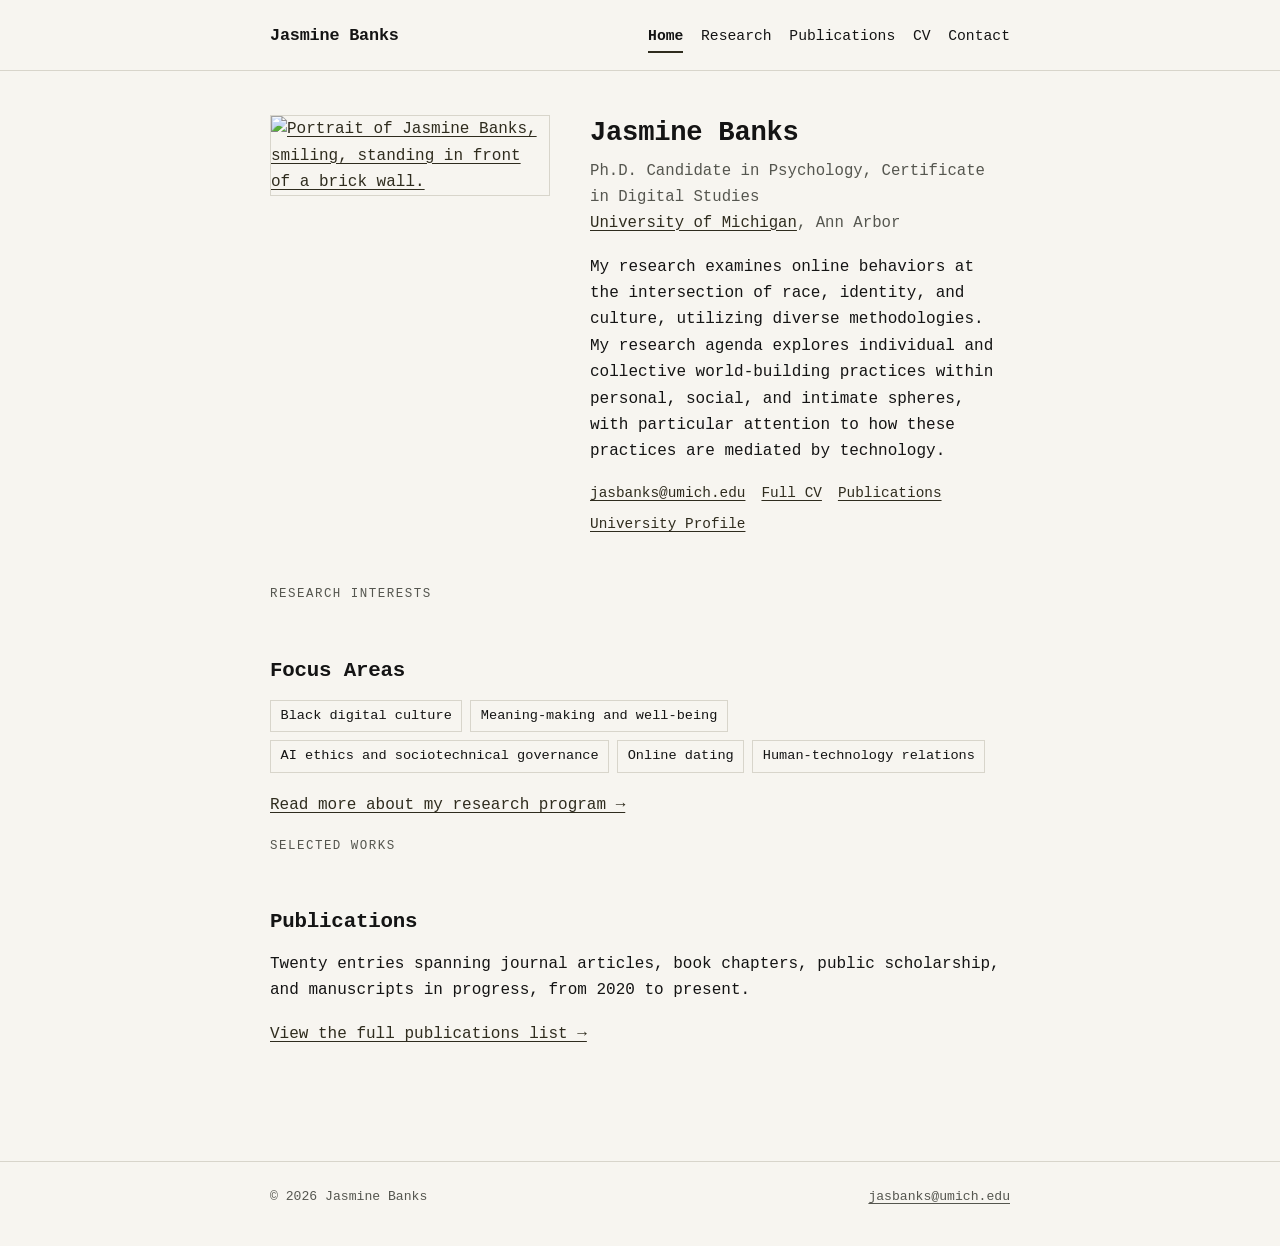
==== commit ca028792: "Update index.html" ====
--- a/index.html
+++ b/index.html
@@ -30,25 +30,21 @@
 
   <section class="hero" id="intro">
     <div class="hero__photo">
-      <img src="images/jasmine-banks-headshot.jpg" alt="Portrait of Jasmine Banks, smiling, standing in front of a brick wall.">
+      <a href="https://lsa.umich.edu/psych/people/graduate-students/jasbanks.html" target="_blank" rel="noopener noreferrer" aria-label="View Jasmine Banks's University of Michigan Psychology profile page">
+        <img src="images/jasmine-banks-headshot.jpg" alt="Portrait of Jasmine Banks, smiling, standing in front of a brick wall.">
+      </a>
     </div>
     <div class="hero__text">
       <h1 class="hero__name">Jasmine Banks</h1>
-      <p class="hero__role">Ph.D. Candidate in Psychology, Certificate in Digital Studies<br>University of Michigan, Ann Arbor</p>
-      <p>My research examines how digital technologies mediate identity, culture, and well-being for Black communities. I use mixed methods to study the psychological consequences of online life, with particular attention to meaning-making, human-technology relations, and the ethical governance of sociotechnical systems.</p>
+      <p class="hero__role">Ph.D. Candidate in Psychology, Certificate in Digital Studies<br><a href="https://lsa.umich.edu/psych/people/graduate-students/jasbanks.html" target="_blank" rel="noopener noreferrer">University of Michigan</a>, Ann Arbor</p>
+      <p>My research examines online behaviors at the intersection of race, identity, and culture, utilizing diverse methodologies. My research agenda explores individual and collective world-building practices within personal, social, and intimate spheres, with particular attention to how these practices are mediated by technology.</p>
       <div class="hero__links">
         <a href="mailto:jasbanks@umich.edu">jasbanks@umich.edu</a>
         <a href="cv.html">Full CV</a>
         <a href="publications.html">Publications</a>
+        <a href="https://lsa.umich.edu/psych/people/graduate-students/jasbanks.html" target="_blank" rel="noopener noreferrer">University Profile</a>
       </div>
     </div>
-  </section>
-
-  <section id="standpoint">
-    <span class="eyebrow">Standpoint</span>
-    <h2>Approach</h2>
-    <p>My work is grounded in a phenomenological commitment to lived experience as evidence. I treat the accounts of Black digital users, their descriptions of belonging, harm, pleasure, and constraint online, as primary data rather than illustration. This commitment sits alongside quantitative and mixed-methods training, so that psychological measurement and first-person testimony inform each other rather than compete.</p>
-    <p>I am currently completing a dissertation titled <em>"Black Digital Lifeworlds: A Mixed Methods Approach to Exploring the Psychological Impacts of Identity, Culture, Technology, and Well-being,"</em> advised by Isis Settles and L. Monique Ward.</p>
   </section>
 
   <section id="research-interests">
--- a/css/style.css
+++ b/css/style.css
@@ -0,0 +1,381 @@
+/* ==========================================================================
+   Jasmine Banks — personal academic site
+   ========================================================================== */
+
+:root {
+  --color-bg: #f7f5f0;
+  --color-text: #141414;
+  --color-muted: #55564f;
+  --color-line: #d8d5cb;
+  --color-accent: #4b4630;
+  --color-accent-strong: #2f2c1e;
+  --max-width: 780px;
+  --font-mono: 'JetBrains Mono', 'IBM Plex Mono', ui-monospace, 'SFMono-Regular', Menlo, Consolas, monospace;
+}
+
+* {
+  box-sizing: border-box;
+}
+
+html {
+  -webkit-text-size-adjust: 100%;
+}
+
+body {
+  margin: 0;
+  background: var(--color-bg);
+  color: var(--color-text);
+  font-family: var(--font-mono);
+  font-size: 16px;
+  line-height: 1.65;
+  -webkit-font-smoothing: antialiased;
+}
+
+a {
+  color: var(--color-accent-strong);
+  text-decoration: underline;
+  text-underline-offset: 3px;
+  text-decoration-thickness: 1px;
+}
+
+a:hover,
+a:focus {
+  color: var(--color-accent);
+}
+
+img {
+  max-width: 100%;
+  display: block;
+}
+
+h1, h2, h3, h4 {
+  font-family: var(--font-mono);
+  font-weight: 700;
+  line-height: 1.3;
+  margin: 0 0 0.75em 0;
+  letter-spacing: -0.01em;
+}
+
+h1 { font-size: 1.9rem; }
+h2 { font-size: 1.3rem; margin-top: 2.5em; }
+h3 { font-size: 1.05rem; margin-top: 1.8em; }
+
+p {
+  margin: 0 0 1.1em 0;
+}
+
+ul, ol {
+  margin: 0 0 1.1em 0;
+  padding-left: 1.3em;
+}
+
+li {
+  margin-bottom: 0.4em;
+}
+
+.eyebrow {
+  display: block;
+  font-size: 0.78rem;
+  letter-spacing: 0.12em;
+  text-transform: uppercase;
+  color: var(--color-muted);
+  margin-bottom: 0.6em;
+}
+
+/* ---------- Skip link ---------- */
+.skip-link {
+  position: absolute;
+  left: -9999px;
+  top: 0;
+  background: var(--color-text);
+  color: var(--color-bg);
+  padding: 0.6em 1em;
+  z-index: 100;
+}
+
+.skip-link:focus {
+  left: 1em;
+  top: 1em;
+}
+
+/* ---------- Layout shell ---------- */
+.site-header {
+  border-bottom: 1px solid var(--color-line);
+}
+
+.site-header__inner {
+  max-width: var(--max-width);
+  margin: 0 auto;
+  padding: 1.4rem 1.25rem 1.1rem;
+  display: flex;
+  flex-wrap: wrap;
+  align-items: baseline;
+  justify-content: space-between;
+  gap: 0.75rem;
+}
+
+.site-title {
+  font-size: 1.05rem;
+  font-weight: 700;
+  margin: 0;
+  letter-spacing: -0.01em;
+}
+
+.site-title a {
+  color: var(--color-text);
+  text-decoration: none;
+}
+
+.site-nav {
+  display: flex;
+  flex-wrap: wrap;
+  gap: 1.1rem;
+  font-size: 0.92rem;
+}
+
+.site-nav a {
+  color: var(--color-text);
+  text-decoration: none;
+  padding-bottom: 2px;
+  border-bottom: 2px solid transparent;
+}
+
+.site-nav a:hover,
+.site-nav a:focus {
+  border-bottom-color: var(--color-accent);
+}
+
+.site-nav a[aria-current="page"] {
+  border-bottom-color: var(--color-accent-strong);
+  font-weight: 700;
+}
+
+main {
+  max-width: var(--max-width);
+  margin: 0 auto;
+  padding: 2.75rem 1.25rem 4rem;
+}
+
+.site-footer {
+  border-top: 1px solid var(--color-line);
+  margin-top: 2rem;
+}
+
+.site-footer__inner {
+  max-width: var(--max-width);
+  margin: 0 auto;
+  padding: 1.5rem 1.25rem;
+  font-size: 0.82rem;
+  color: var(--color-muted);
+  display: flex;
+  flex-wrap: wrap;
+  gap: 0.5rem 1.5rem;
+  justify-content: space-between;
+}
+
+.site-footer a {
+  color: var(--color-muted);
+}
+
+/* ---------- Home / hero ---------- */
+.hero {
+  display: grid;
+  grid-template-columns: 280px 1fr;
+  gap: 2.5rem;
+  align-items: start;
+  margin-bottom: 3rem;
+}
+
+.hero__photo img {
+  width: 280px;
+  height: auto;
+  border: 1px solid var(--color-line);
+}
+
+.hero__name {
+  font-size: 1.7rem;
+  margin-bottom: 0.3em;
+}
+
+.hero__role {
+  color: var(--color-muted);
+  margin-bottom: 1.1em;
+  font-size: 0.98rem;
+}
+
+.hero__links {
+  font-size: 0.9rem;
+  display: flex;
+  flex-wrap: wrap;
+  gap: 0.4rem 1rem;
+  margin-top: 1rem;
+}
+
+@media (max-width: 560px) {
+  .hero {
+    grid-template-columns: 1fr;
+  }
+  .hero__photo img {
+    width: 200px;
+    height: auto;
+  }
+}
+
+/* ---------- Section blocks / lists ---------- */
+.stack {
+  display: flex;
+  flex-direction: column;
+  gap: 0;
+}
+
+.entry {
+  border-top: 1px solid var(--color-line);
+  padding: 1.1rem 0;
+}
+
+.entry:first-of-type {
+  border-top: none;
+  padding-top: 0;
+}
+
+.entry__meta {
+  color: var(--color-muted);
+  font-size: 0.85rem;
+  margin-bottom: 0.3em;
+}
+
+.entry__title {
+  font-weight: 700;
+  margin-bottom: 0.3em;
+}
+
+.entry p {
+  margin: 0 0 0.35em 0;
+}
+
+.entry p:last-child {
+  margin-bottom: 0;
+}
+
+.tag-list {
+  display: flex;
+  flex-wrap: wrap;
+  gap: 0.5rem;
+  list-style: none;
+  padding: 0;
+  margin: 0 0 1.2em 0;
+}
+
+.tag-list li {
+  border: 1px solid var(--color-line);
+  padding: 0.3em 0.7em;
+  font-size: 0.85rem;
+  margin: 0;
+}
+
+/* ---------- Notice / callout boxes ---------- */
+.notice {
+  border: 1px solid var(--color-line);
+  background: #fbfaf6;
+  padding: 1.1rem 1.2rem;
+  font-size: 0.92rem;
+  margin: 1.5em 0;
+}
+
+.notice strong {
+  display: block;
+  margin-bottom: 0.3em;
+}
+
+/* ---------- Buttons ---------- */
+.btn {
+  display: inline-block;
+  font-family: var(--font-mono);
+  font-size: 0.92rem;
+  border: 1px solid var(--color-text);
+  color: var(--color-text);
+  background: transparent;
+  padding: 0.65em 1.2em;
+  text-decoration: none;
+  cursor: pointer;
+}
+
+.btn:hover,
+.btn:focus {
+  background: var(--color-text);
+  color: var(--color-bg);
+}
+
+.btn-primary {
+  background: var(--color-accent-strong);
+  border-color: var(--color-accent-strong);
+  color: #f7f5f0;
+}
+
+.btn-primary:hover,
+.btn-primary:focus {
+  background: var(--color-accent);
+  border-color: var(--color-accent);
+  color: #f7f5f0;
+}
+
+/* ---------- Forms ---------- */
+.form-field {
+  margin-bottom: 1.3rem;
+}
+
+.form-field label {
+  display: block;
+  font-size: 0.85rem;
+  margin-bottom: 0.4em;
+  color: var(--color-muted);
+}
+
+.form-field input,
+.form-field textarea {
+  width: 100%;
+  font-family: var(--font-mono);
+  font-size: 0.95rem;
+  padding: 0.65em 0.75em;
+  border: 1px solid var(--color-line);
+  background: #fff;
+  color: var(--color-text);
+}
+
+.form-field input:focus,
+.form-field textarea:focus {
+  outline: 2px solid var(--color-accent-strong);
+  outline-offset: 1px;
+}
+
+.form-field textarea {
+  resize: vertical;
+  min-height: 140px;
+}
+
+.required-mark {
+  color: var(--color-accent-strong);
+}
+
+.form-status {
+  margin-top: 1rem;
+  font-size: 0.9rem;
+}
+
+.form-status[data-state="success"] {
+  color: #2f4a2f;
+}
+
+.form-status[data-state="error"] {
+  color: #7a2e2e;
+}
+
+/* ---------- Utility ---------- */
+.visually-hidden {
+  position: absolute;
+  width: 1px;
+  height: 1px;
+  overflow: hidden;
+  clip: rect(0 0 0 0);
+  white-space: nowrap;
+}
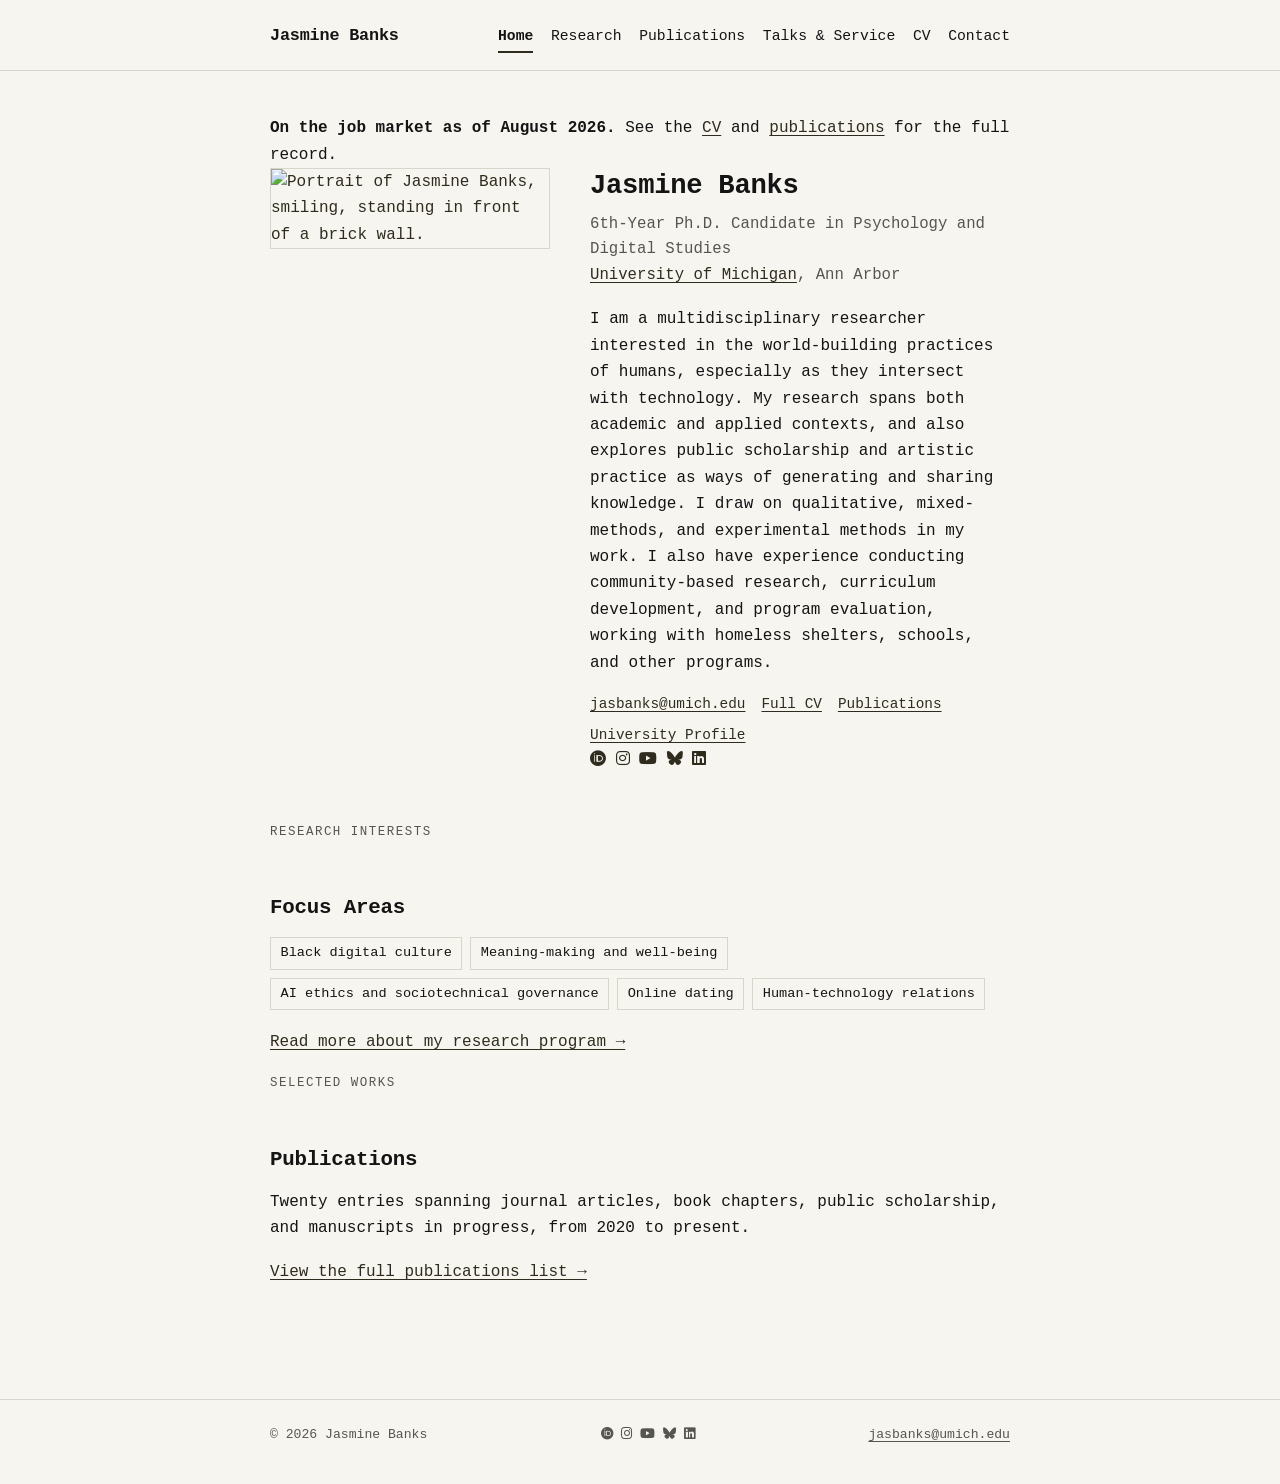
==== commit 76bedf60: "Add files via upload" ====
--- a/index.html
+++ b/index.html
@@ -4,10 +4,11 @@
 <meta charset="UTF-8">
 <meta name="viewport" content="width=device-width, initial-scale=1.0">
 <title>Jasmine Banks | Psychology &amp; Digital Studies</title>
-<meta name="description" content="Jasmine Banks is a Ph.D. candidate in Psychology at the University of Michigan studying Black digital lifeworlds, identity, culture, and well-being.">
+<meta name="description" content="Jasmine Banks is a 6th-year Ph.D. Candidate in Psychology and Digital Studies at the University of Michigan, on the job market as of August 2026, studying the world-building practices of humans and technology.">
 <link rel="preconnect" href="https://fonts.googleapis.com">
 <link rel="preconnect" href="https://fonts.gstatic.com" crossorigin>
 <link href="https://fonts.googleapis.com/css2?family=JetBrains+Mono:wght@400;500;700&display=swap" rel="stylesheet">
+<link rel="stylesheet" href="https://cdn.jsdelivr.net/npm/@fortawesome/fontawesome-free@6.7.2/css/all.min.css">
 <link rel="stylesheet" href="css/style.css">
 </head>
 <body>
@@ -20,6 +21,7 @@
       <a href="index.html" aria-current="page">Home</a>
       <a href="research.html">Research</a>
       <a href="publications.html">Publications</a>
+      <a href="talks.html">Talks &amp; Service</a>
       <a href="cv.html">CV</a>
       <a href="contact.html">Contact</a>
     </nav>
@@ -27,6 +29,8 @@
 </header>
 
 <main id="main-content">
+
+  <div class="status-banner"><strong>On the job market as of August 2026.</strong> See the <a href="cv.html">CV</a> and <a href="publications.html">publications</a> for the full record.</div>
 
   <section class="hero" id="intro">
     <div class="hero__photo">
@@ -36,13 +40,20 @@
     </div>
     <div class="hero__text">
       <h1 class="hero__name">Jasmine Banks</h1>
-      <p class="hero__role">Ph.D. Candidate in Psychology, Certificate in Digital Studies<br><a href="https://lsa.umich.edu/psych/people/graduate-students/jasbanks.html" target="_blank" rel="noopener noreferrer">University of Michigan</a>, Ann Arbor</p>
-      <p>My research examines online behaviors at the intersection of race, identity, and culture, utilizing diverse methodologies. My research agenda explores individual and collective world-building practices within personal, social, and intimate spheres, with particular attention to how these practices are mediated by technology.</p>
+      <p class="hero__role">6th-Year Ph.D. Candidate in Psychology and Digital Studies<br><a href="https://lsa.umich.edu/psych/people/graduate-students/jasbanks.html" target="_blank" rel="noopener noreferrer">University of Michigan</a>, Ann Arbor</p>
+      <p>I am a multidisciplinary researcher interested in the world-building practices of humans, especially as they intersect with technology. My research spans both academic and applied contexts, and also explores public scholarship and artistic practice as ways of generating and sharing knowledge. I draw on qualitative, mixed-methods, and experimental methods in my work. I also have experience conducting community-based research, curriculum development, and program evaluation, working with homeless shelters, schools, and other programs.</p>
       <div class="hero__links">
         <a href="mailto:jasbanks@umich.edu">jasbanks@umich.edu</a>
         <a href="cv.html">Full CV</a>
         <a href="publications.html">Publications</a>
         <a href="https://lsa.umich.edu/psych/people/graduate-students/jasbanks.html" target="_blank" rel="noopener noreferrer">University Profile</a>
+      </div>
+      <div class="hero__social" aria-label="Social and professional profiles">
+        <a href="https://orcid.org/0000-0003-2387-829X" target="_blank" rel="noopener noreferrer" aria-label="ORCID"><i class="fa-brands fa-orcid" aria-hidden="true"></i></a>
+        <a href="https://www.instagram.com/jasthephdstudent/" target="_blank" rel="noopener noreferrer" aria-label="Instagram"><i class="fa-brands fa-instagram" aria-hidden="true"></i></a>
+        <a href="https://www.youtube.com/@Jasthephdstudent" target="_blank" rel="noopener noreferrer" aria-label="YouTube"><i class="fa-brands fa-youtube" aria-hidden="true"></i></a>
+        <a href="https://bsky.app/profile/jasbanks.bsky.social" target="_blank" rel="noopener noreferrer" aria-label="Bluesky"><i class="fa-brands fa-bluesky" aria-hidden="true"></i></a>
+        <a href="https://il.linkedin.com/company/wix-com?trk=public_jobs_topcard_logo" target="_blank" rel="noopener noreferrer" aria-label="LinkedIn"><i class="fa-brands fa-linkedin" aria-hidden="true"></i></a>
       </div>
     </div>
   </section>
@@ -72,6 +83,13 @@
 <footer class="site-footer">
   <div class="site-footer__inner">
     <p>&copy; 2026 Jasmine Banks</p>
+    <div class="site-footer__social" aria-label="Social and professional profiles">
+      <a href="https://orcid.org/0000-0003-2387-829X" target="_blank" rel="noopener noreferrer" aria-label="ORCID"><i class="fa-brands fa-orcid" aria-hidden="true"></i></a>
+      <a href="https://www.instagram.com/jasthephdstudent/" target="_blank" rel="noopener noreferrer" aria-label="Instagram"><i class="fa-brands fa-instagram" aria-hidden="true"></i></a>
+      <a href="https://www.youtube.com/@Jasthephdstudent" target="_blank" rel="noopener noreferrer" aria-label="YouTube"><i class="fa-brands fa-youtube" aria-hidden="true"></i></a>
+      <a href="https://bsky.app/profile/jasbanks.bsky.social" target="_blank" rel="noopener noreferrer" aria-label="Bluesky"><i class="fa-brands fa-bluesky" aria-hidden="true"></i></a>
+      <a href="https://il.linkedin.com/company/wix-com?trk=public_jobs_topcard_logo" target="_blank" rel="noopener noreferrer" aria-label="LinkedIn"><i class="fa-brands fa-linkedin" aria-hidden="true"></i></a>
+    </div>
     <p><a href="mailto:jasbanks@umich.edu">jasbanks@umich.edu</a></p>
   </div>
 </footer>
--- a/css/style.css
+++ b/css/style.css
@@ -1,5 +1,6 @@
 /* ==========================================================================
    Jasmine Banks — personal academic site
+   Minimalist, monospace, black-on-off-white with a single accent color.
    ========================================================================== */
 
 :root {
@@ -186,10 +187,20 @@
   margin-bottom: 3rem;
 }
 
+.hero__photo a {
+  display: block;
+  text-decoration: none;
+}
+
 .hero__photo img {
   width: 280px;
   height: auto;
   border: 1px solid var(--color-line);
+}
+
+.hero__photo a:hover img,
+.hero__photo a:focus img {
+  border-color: var(--color-accent-strong);
 }
 
 .hero__name {
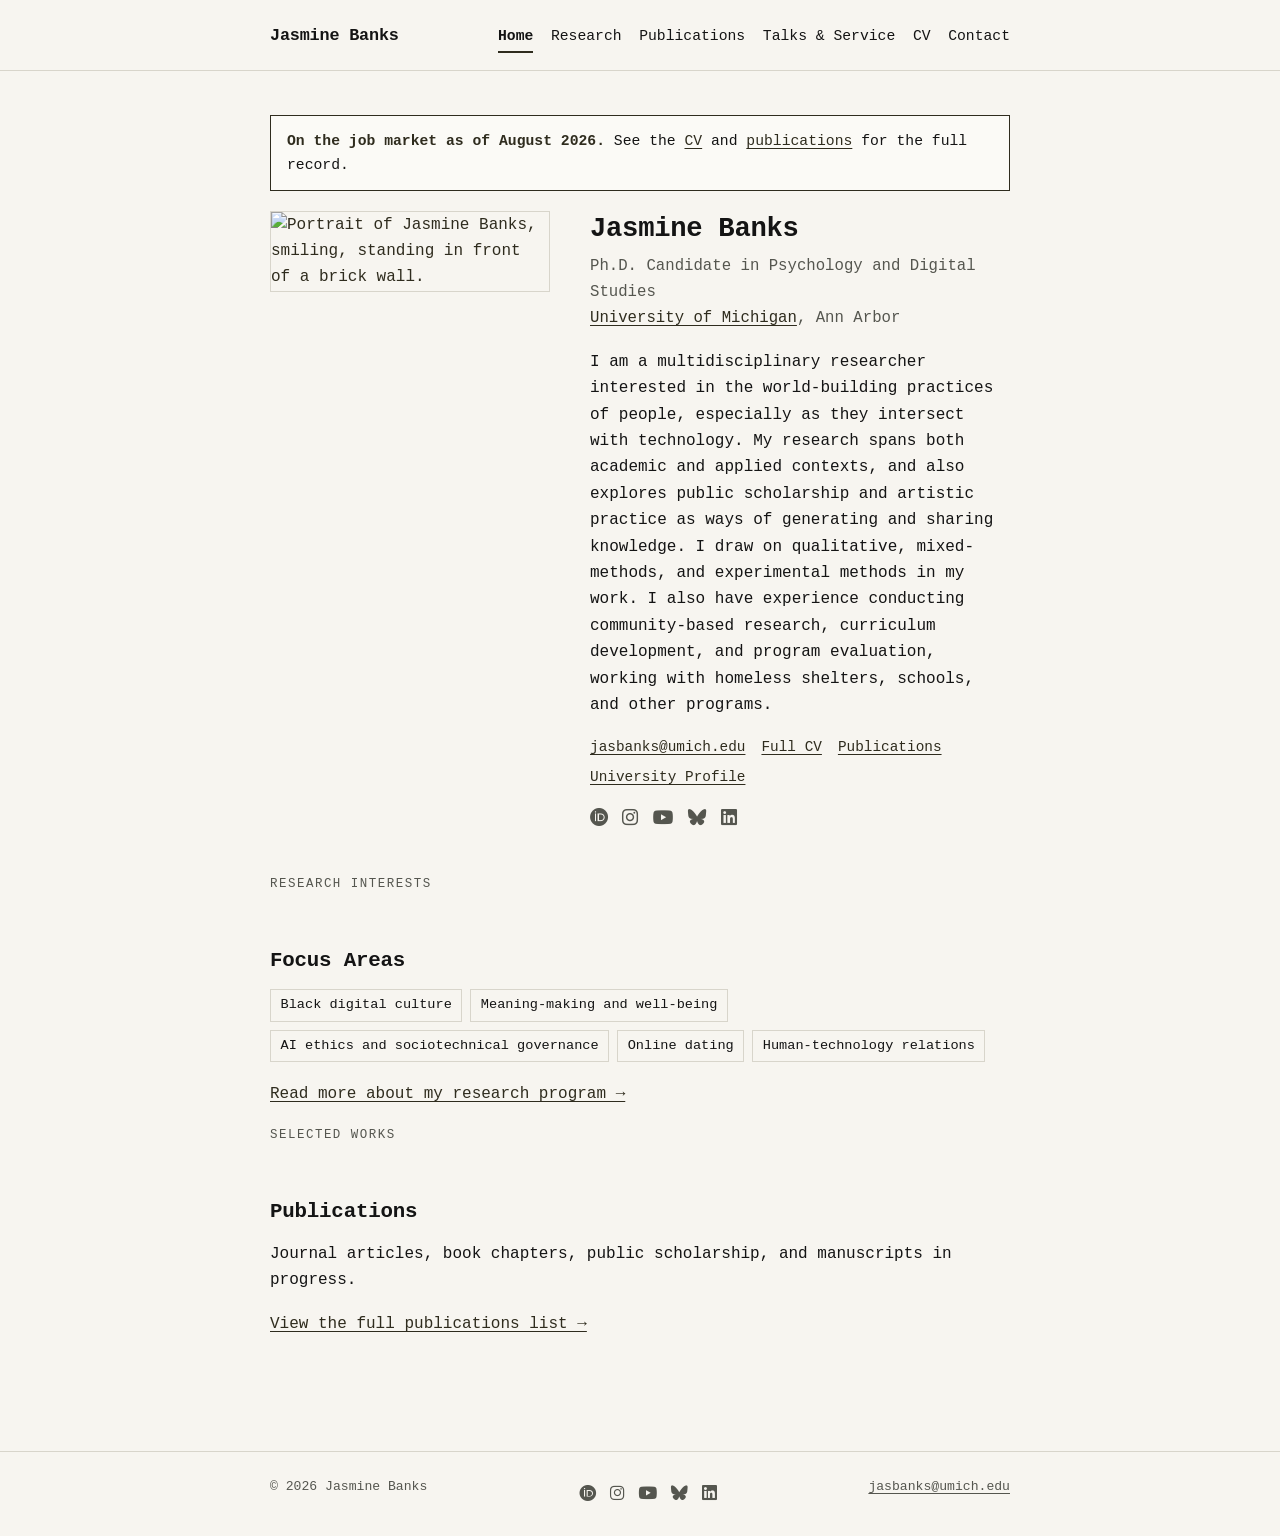
==== commit 2ee7d072: "Update index.html" ====
--- a/index.html
+++ b/index.html
@@ -4,7 +4,7 @@
 <meta charset="UTF-8">
 <meta name="viewport" content="width=device-width, initial-scale=1.0">
 <title>Jasmine Banks | Psychology &amp; Digital Studies</title>
-<meta name="description" content="Jasmine Banks is a 6th-year Ph.D. Candidate in Psychology and Digital Studies at the University of Michigan, on the job market as of August 2026, studying the world-building practices of humans and technology.">
+<meta name="description" content="Jasmine Banks is a Ph.D. Candidate in Psychology and Digital Studies at the University of Michigan, on the job market as of August 2026, studying the world-building practices of humans and technology.">
 <link rel="preconnect" href="https://fonts.googleapis.com">
 <link rel="preconnect" href="https://fonts.gstatic.com" crossorigin>
 <link href="https://fonts.googleapis.com/css2?family=JetBrains+Mono:wght@400;500;700&display=swap" rel="stylesheet">
@@ -40,8 +40,8 @@
     </div>
     <div class="hero__text">
       <h1 class="hero__name">Jasmine Banks</h1>
-      <p class="hero__role">6th-Year Ph.D. Candidate in Psychology and Digital Studies<br><a href="https://lsa.umich.edu/psych/people/graduate-students/jasbanks.html" target="_blank" rel="noopener noreferrer">University of Michigan</a>, Ann Arbor</p>
-      <p>I am a multidisciplinary researcher interested in the world-building practices of humans, especially as they intersect with technology. My research spans both academic and applied contexts, and also explores public scholarship and artistic practice as ways of generating and sharing knowledge. I draw on qualitative, mixed-methods, and experimental methods in my work. I also have experience conducting community-based research, curriculum development, and program evaluation, working with homeless shelters, schools, and other programs.</p>
+      <p class="hero__role"> Ph.D. Candidate in Psychology and Digital Studies<br><a href="https://lsa.umich.edu/psych/people/graduate-students/jasbanks.html" target="_blank" rel="noopener noreferrer">University of Michigan</a>, Ann Arbor</p>
+      <p>I am a multidisciplinary researcher interested in the world-building practices of people, especially as they intersect with technology. My research spans both academic and applied contexts, and also explores public scholarship and artistic practice as ways of generating and sharing knowledge. I draw on qualitative, mixed-methods, and experimental methods in my work. I also have experience conducting community-based research, curriculum development, and program evaluation, working with homeless shelters, schools, and other programs.</p>
       <div class="hero__links">
         <a href="mailto:jasbanks@umich.edu">jasbanks@umich.edu</a>
         <a href="cv.html">Full CV</a>
@@ -74,7 +74,7 @@
   <section id="selected-publications">
     <span class="eyebrow">Selected Works</span>
     <h2>Publications</h2>
-    <p>Twenty entries spanning journal articles, book chapters, public scholarship, and manuscripts in progress, from 2020 to present.</p>
+    <p>Journal articles, book chapters, public scholarship, and manuscripts in progress.</p>
     <p><a href="publications.html">View the full publications list &rarr;</a></p>
   </section>
 
--- a/css/style.css
+++ b/css/style.css
@@ -178,6 +178,23 @@
   color: var(--color-muted);
 }
 
+.site-footer__social {
+  display: flex;
+  gap: 0.85rem;
+  align-items: center;
+}
+
+.site-footer__social a {
+  color: var(--color-muted);
+  font-size: 1.05rem;
+  line-height: 1;
+}
+
+.site-footer__social a:hover,
+.site-footer__social a:focus {
+  color: var(--color-accent-strong);
+}
+
 /* ---------- Home / hero ---------- */
 .hero {
   display: grid;
@@ -220,6 +237,41 @@
   flex-wrap: wrap;
   gap: 0.4rem 1rem;
   margin-top: 1rem;
+}
+
+.hero__social {
+  display: flex;
+  flex-wrap: wrap;
+  align-items: center;
+  gap: 0.9rem;
+  margin-top: 1.1rem;
+}
+
+.hero__social a {
+  color: var(--color-muted);
+  text-decoration: none;
+  font-size: 1.15rem;
+  line-height: 1;
+  display: inline-flex;
+  align-items: center;
+}
+
+.hero__social a:hover,
+.hero__social a:focus {
+  color: var(--color-accent-strong);
+}
+
+/* Job market status callout, styled like .notice but accent-bordered */
+.status-banner {
+  border: 1px solid var(--color-accent-strong);
+  background: #fbfaf6;
+  padding: 0.8rem 1rem;
+  font-size: 0.92rem;
+  margin: 0 0 1.3em 0;
+}
+
+.status-banner strong {
+  color: var(--color-accent-strong);
 }
 
 @media (max-width: 560px) {
@@ -390,3 +442,144 @@
   clip: rect(0 0 0 0);
   white-space: nowrap;
 }
+
+/* ==========================================================================
+   Animated, JSON-driven sections (Publications, Talks/Workshops/Service).
+   Same font, color palette, and component language as the rest of the
+   site; adds a word-by-word title reveal and staggered fade-up entries.
+   ========================================================================== */
+
+.ease-out-curve { transition-timing-function: cubic-bezier(0.16, 1, 0.3, 1); }
+
+@keyframes wordUp {
+  from { transform: translateY(100%); }
+  to { transform: translateY(0); }
+}
+
+@keyframes fadeUp {
+  from { opacity: 0; transform: translateY(8px); }
+  to { opacity: 1; transform: translateY(0); }
+}
+
+.reveal-title {
+  overflow: hidden;
+  display: block;
+}
+
+.reveal-title .word {
+  display: inline-block;
+  transform: translateY(100%);
+  animation: wordUp 0.7s cubic-bezier(0.16, 1, 0.3, 1) forwards;
+}
+
+.fade-up {
+  opacity: 0;
+  transform: translateY(8px);
+  animation: fadeUp 0.5s cubic-bezier(0.16, 1, 0.3, 1) forwards;
+}
+
+/* Totals shown next to a page title */
+.page-meta {
+  font-size: 0.82rem;
+  color: var(--color-muted);
+  white-space: nowrap;
+}
+
+.page-meta strong {
+  display: block;
+  font-size: 1.1rem;
+  color: var(--color-text);
+  font-weight: 700;
+}
+
+.page-head {
+  display: flex;
+  justify-content: space-between;
+  align-items: flex-end;
+  flex-wrap: wrap;
+  gap: 0.75rem;
+  margin-bottom: 1.5rem;
+}
+
+.page-head h1 {
+  margin-bottom: 0;
+}
+
+/* Clickable filter pills (same look as .tag-list li, plus interaction) */
+.filter-pills {
+  display: flex;
+  flex-wrap: wrap;
+  gap: 0.5rem;
+  list-style: none;
+  padding: 0;
+  margin: 0 0 1.6em 0;
+}
+
+.filter-pill {
+  font-family: var(--font-mono);
+  font-size: 0.85rem;
+  border: 1px solid var(--color-line);
+  background: transparent;
+  color: var(--color-text);
+  padding: 0.3em 0.7em;
+  cursor: pointer;
+}
+
+.filter-pill:hover,
+.filter-pill:focus {
+  border-color: var(--color-accent);
+}
+
+.filter-pill.is-active {
+  background: var(--color-accent-strong);
+  border-color: var(--color-accent-strong);
+  color: var(--color-bg);
+}
+
+/* Entry rows rendered from JSON, with date / title / tag columns */
+.entry--dated {
+  display: grid;
+  grid-template-columns: 110px 1fr auto;
+  gap: 1rem;
+  align-items: baseline;
+}
+
+.entry--dated .entry__date {
+  font-size: 0.85rem;
+  color: var(--color-accent);
+  font-weight: 700;
+}
+
+.entry--dated .entry__date--ongoing {
+  display: inline-block;
+  background: var(--color-accent-strong);
+  color: var(--color-bg);
+  padding: 0.15em 0.5em;
+}
+
+.entry__tag {
+  font-size: 0.78rem;
+  border: 1px solid var(--color-text);
+  padding: 0.15em 0.5em;
+  white-space: nowrap;
+  justify-self: end;
+  align-self: start;
+}
+
+section[hidden] {
+  display: none;
+}
+
+@media (max-width: 560px) {
+  .entry--dated {
+    grid-template-columns: 1fr;
+    gap: 0.2em;
+  }
+  .entry__tag {
+    justify-self: start;
+    margin-top: 0.3em;
+  }
+  .page-head {
+    align-items: flex-start;
+  }
+}
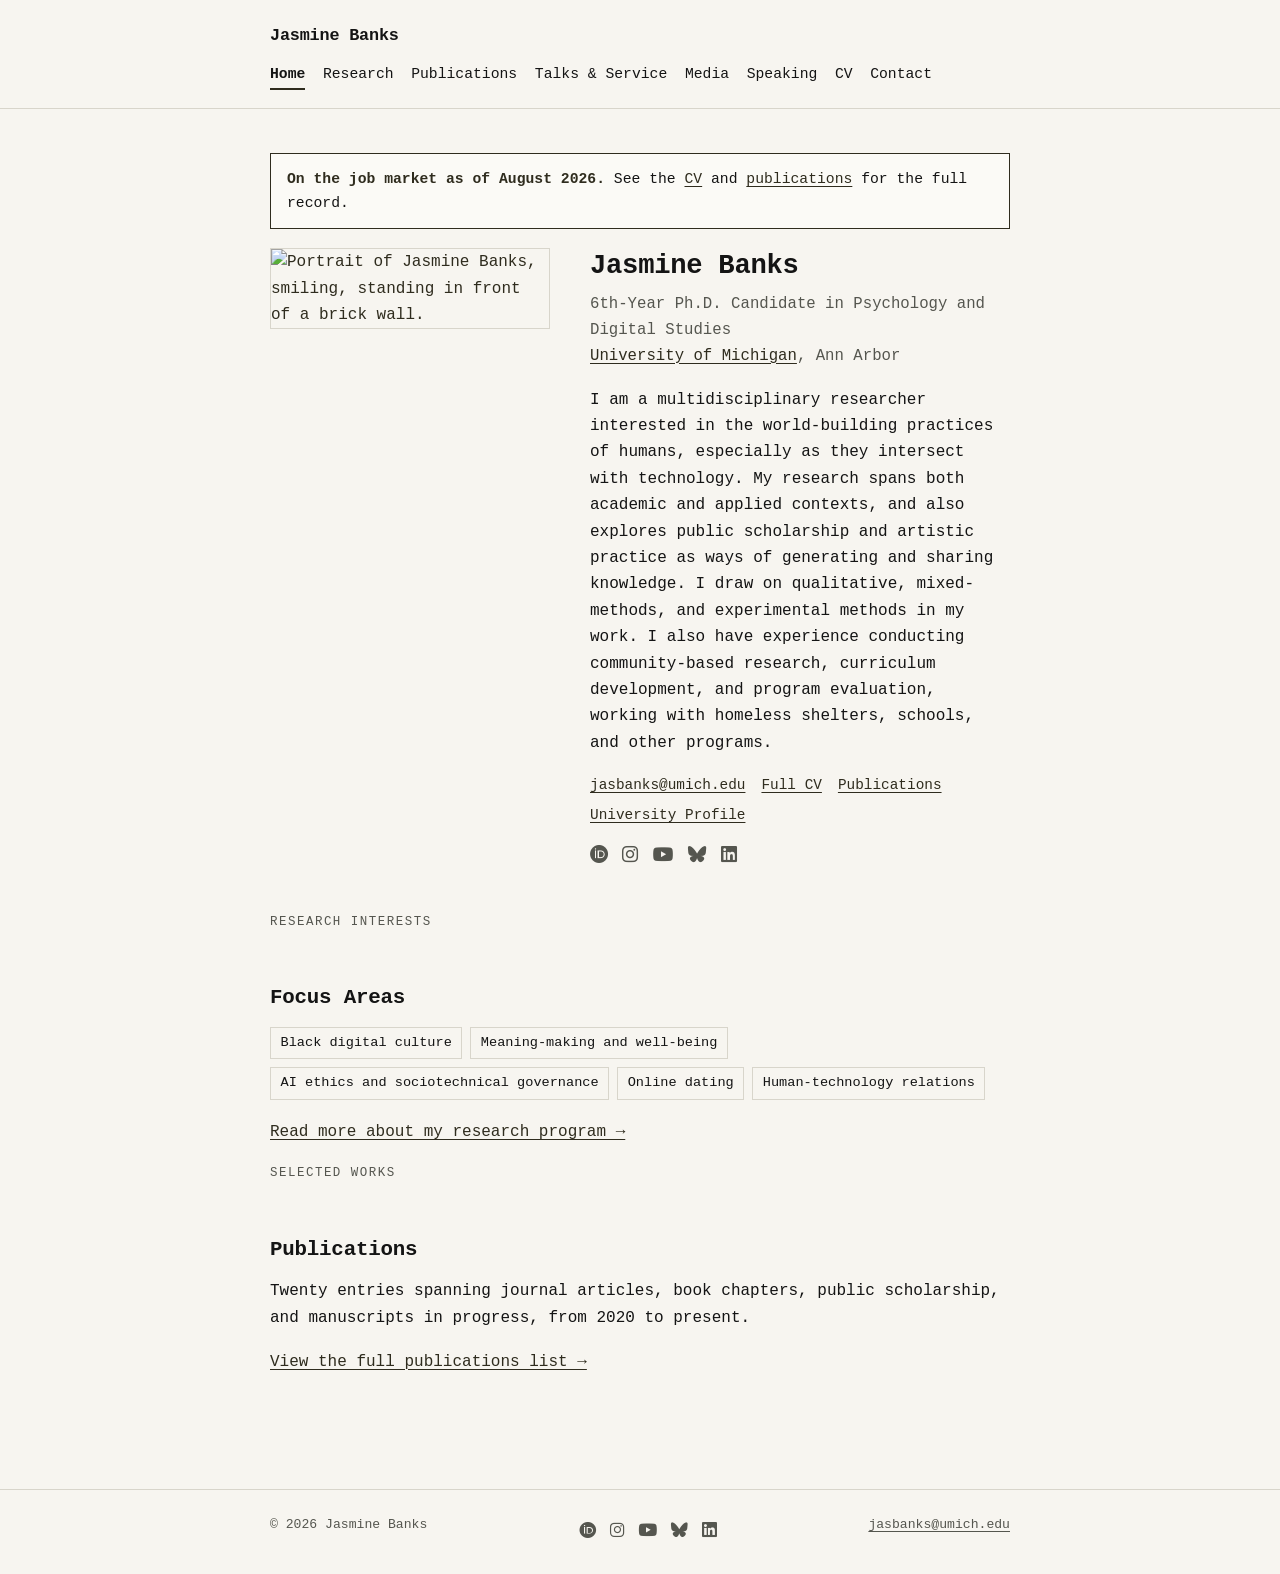
==== commit 0a002073: "Add files via upload" ====
--- a/index.html
+++ b/index.html
@@ -4,7 +4,7 @@
 <meta charset="UTF-8">
 <meta name="viewport" content="width=device-width, initial-scale=1.0">
 <title>Jasmine Banks | Psychology &amp; Digital Studies</title>
-<meta name="description" content="Jasmine Banks is a Ph.D. Candidate in Psychology and Digital Studies at the University of Michigan, on the job market as of August 2026, studying the world-building practices of humans and technology.">
+<meta name="description" content="Jasmine Banks is a 6th-year Ph.D. Candidate in Psychology and Digital Studies at the University of Michigan, on the job market as of August 2026, studying the world-building practices of humans and technology.">
 <link rel="preconnect" href="https://fonts.googleapis.com">
 <link rel="preconnect" href="https://fonts.gstatic.com" crossorigin>
 <link href="https://fonts.googleapis.com/css2?family=JetBrains+Mono:wght@400;500;700&display=swap" rel="stylesheet">
@@ -22,6 +22,8 @@
       <a href="research.html">Research</a>
       <a href="publications.html">Publications</a>
       <a href="talks.html">Talks &amp; Service</a>
+      <a href="media.html">Media</a>
+      <a href="speaking.html">Speaking</a>
       <a href="cv.html">CV</a>
       <a href="contact.html">Contact</a>
     </nav>
@@ -40,8 +42,8 @@
     </div>
     <div class="hero__text">
       <h1 class="hero__name">Jasmine Banks</h1>
-      <p class="hero__role"> Ph.D. Candidate in Psychology and Digital Studies<br><a href="https://lsa.umich.edu/psych/people/graduate-students/jasbanks.html" target="_blank" rel="noopener noreferrer">University of Michigan</a>, Ann Arbor</p>
-      <p>I am a multidisciplinary researcher interested in the world-building practices of people, especially as they intersect with technology. My research spans both academic and applied contexts, and also explores public scholarship and artistic practice as ways of generating and sharing knowledge. I draw on qualitative, mixed-methods, and experimental methods in my work. I also have experience conducting community-based research, curriculum development, and program evaluation, working with homeless shelters, schools, and other programs.</p>
+      <p class="hero__role">6th-Year Ph.D. Candidate in Psychology and Digital Studies<br><a href="https://lsa.umich.edu/psych/people/graduate-students/jasbanks.html" target="_blank" rel="noopener noreferrer">University of Michigan</a>, Ann Arbor</p>
+      <p>I am a multidisciplinary researcher interested in the world-building practices of humans, especially as they intersect with technology. My research spans both academic and applied contexts, and also explores public scholarship and artistic practice as ways of generating and sharing knowledge. I draw on qualitative, mixed-methods, and experimental methods in my work. I also have experience conducting community-based research, curriculum development, and program evaluation, working with homeless shelters, schools, and other programs.</p>
       <div class="hero__links">
         <a href="mailto:jasbanks@umich.edu">jasbanks@umich.edu</a>
         <a href="cv.html">Full CV</a>
@@ -74,7 +76,7 @@
   <section id="selected-publications">
     <span class="eyebrow">Selected Works</span>
     <h2>Publications</h2>
-    <p>Journal articles, book chapters, public scholarship, and manuscripts in progress.</p>
+    <p>Twenty entries spanning journal articles, book chapters, public scholarship, and manuscripts in progress, from 2020 to present.</p>
     <p><a href="publications.html">View the full publications list &rarr;</a></p>
   </section>
 
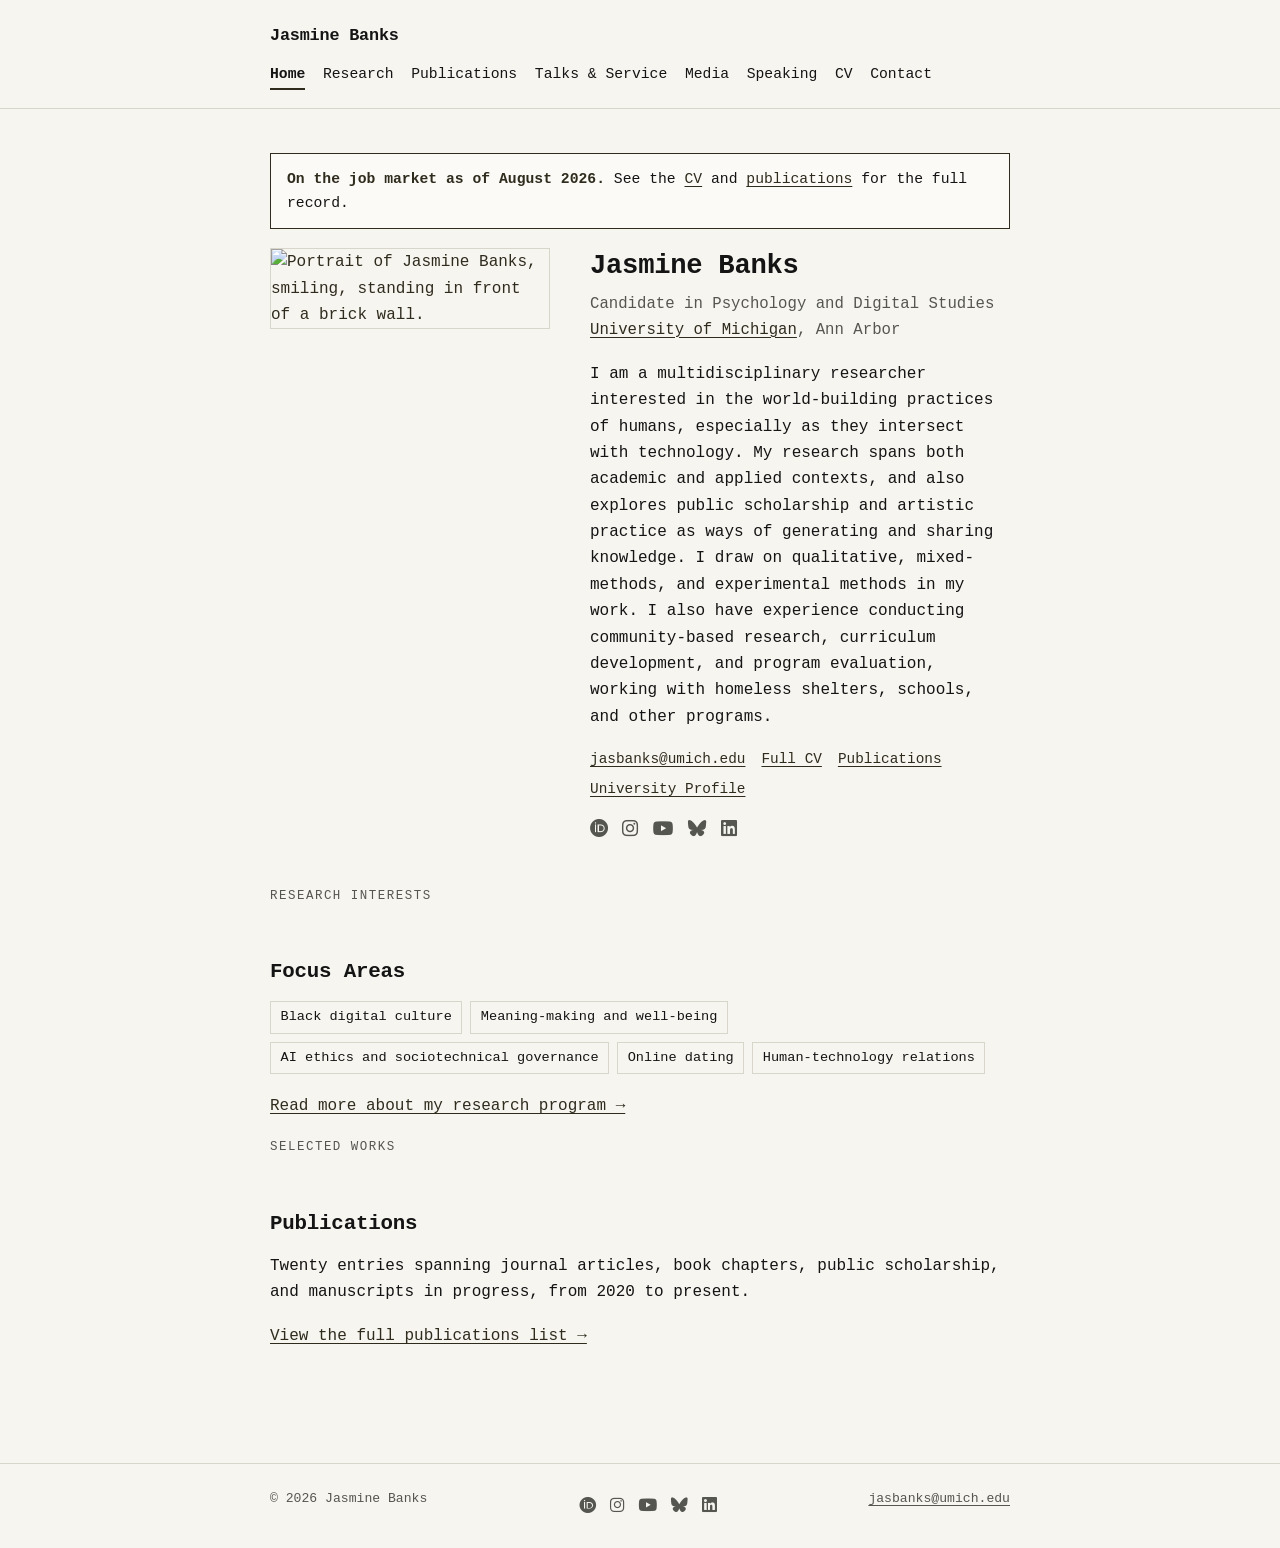
==== commit 6e93bd24: "Update index.html" ====
--- a/index.html
+++ b/index.html
@@ -4,7 +4,7 @@
 <meta charset="UTF-8">
 <meta name="viewport" content="width=device-width, initial-scale=1.0">
 <title>Jasmine Banks | Psychology &amp; Digital Studies</title>
-<meta name="description" content="Jasmine Banks is a 6th-year Ph.D. Candidate in Psychology and Digital Studies at the University of Michigan, on the job market as of August 2026, studying the world-building practices of humans and technology.">
+<meta name="description" content="Jasmine Banks is a Ph.D. Candidate in Psychology and Digital Studies at the University of Michigan, on the job market as of August 2026, studying the world-building practices of humans and technology.">
 <link rel="preconnect" href="https://fonts.googleapis.com">
 <link rel="preconnect" href="https://fonts.gstatic.com" crossorigin>
 <link href="https://fonts.googleapis.com/css2?family=JetBrains+Mono:wght@400;500;700&display=swap" rel="stylesheet">
@@ -42,7 +42,7 @@
     </div>
     <div class="hero__text">
       <h1 class="hero__name">Jasmine Banks</h1>
-      <p class="hero__role">6th-Year Ph.D. Candidate in Psychology and Digital Studies<br><a href="https://lsa.umich.edu/psych/people/graduate-students/jasbanks.html" target="_blank" rel="noopener noreferrer">University of Michigan</a>, Ann Arbor</p>
+      <p class="hero__role"> Candidate in Psychology and Digital Studies<br><a href="https://lsa.umich.edu/psych/people/graduate-students/jasbanks.html" target="_blank" rel="noopener noreferrer">University of Michigan</a>, Ann Arbor</p>
       <p>I am a multidisciplinary researcher interested in the world-building practices of humans, especially as they intersect with technology. My research spans both academic and applied contexts, and also explores public scholarship and artistic practice as ways of generating and sharing knowledge. I draw on qualitative, mixed-methods, and experimental methods in my work. I also have experience conducting community-based research, curriculum development, and program evaluation, working with homeless shelters, schools, and other programs.</p>
       <div class="hero__links">
         <a href="mailto:jasbanks@umich.edu">jasbanks@umich.edu</a>
--- a/css/style.css
+++ b/css/style.css
@@ -566,6 +566,110 @@
   align-self: start;
 }
 
+/* Sourced-entry thumbnail slot: sits in the same third grid column that
+   otherwise holds only the role tag, so an entry with a real source image
+   and an entry without one keep the same row shape. Only entries with a
+   confirmed source photo get an image here; nothing is invented. */
+.entry-media-slot {
+  display: flex;
+  flex-direction: column;
+  align-items: flex-end;
+  gap: 0.4em;
+  justify-self: end;
+}
+
+.media-thumb {
+  display: block;
+  width: 84px;
+  height: 84px;
+  object-fit: cover;
+  border: 1px solid var(--color-line);
+}
+
+.entry-media-slot figcaption {
+  font-size: 0.68rem;
+  line-height: 1.3;
+  color: var(--color-muted);
+  text-align: right;
+  max-width: 120px;
+}
+
+/* Whole-entry link: when a source URL exists, the entire row (date, title,
+   venue, image) is one click target, instead of separate links on the
+   image and the title. */
+a.entry {
+  text-decoration: none;
+  color: inherit;
+  cursor: pointer;
+}
+
+a.entry .entry__title {
+  text-decoration: underline;
+  text-decoration-color: transparent;
+  text-underline-offset: 3px;
+  transition: text-decoration-color 0.15s ease;
+}
+
+a.entry:hover .entry__title,
+a.entry:focus .entry__title {
+  text-decoration-color: currentColor;
+  color: var(--color-accent-strong);
+}
+
+a.entry:hover .media-thumb,
+a.entry:focus .media-thumb,
+a.entry:hover .entry__tag,
+a.entry:focus .entry__tag {
+  border-color: var(--color-accent-strong);
+}
+
+@media (max-width: 700px) {
+  .entry--dated:has(.entry-media-slot) {
+    grid-template-columns: 1fr;
+    gap: 0.6em;
+  }
+  .entry-media-slot {
+    justify-self: start;
+    align-items: flex-start;
+  }
+  .entry-media-slot figcaption {
+    text-align: left;
+    max-width: none;
+  }
+}
+
+/* Wide cover image beside a longer collaboration writeup (Media Appearances) */
+.entry--collab {
+  display: grid;
+  grid-template-columns: 220px 1fr;
+  gap: 1.5rem;
+  align-items: start;
+}
+
+.collab-figure {
+  display: block;
+}
+
+.collab-thumb {
+  display: block;
+  width: 100%;
+  aspect-ratio: 16 / 10;
+  object-fit: cover;
+  border: 1px solid var(--color-line);
+}
+
+.collab-figure:hover .collab-thumb,
+.collab-figure:focus .collab-thumb {
+  border-color: var(--color-accent-strong);
+}
+
+@media (max-width: 700px) {
+  .entry--collab {
+    grid-template-columns: 1fr;
+    gap: 0.8em;
+  }
+}
+
 section[hidden] {
   display: none;
 }
